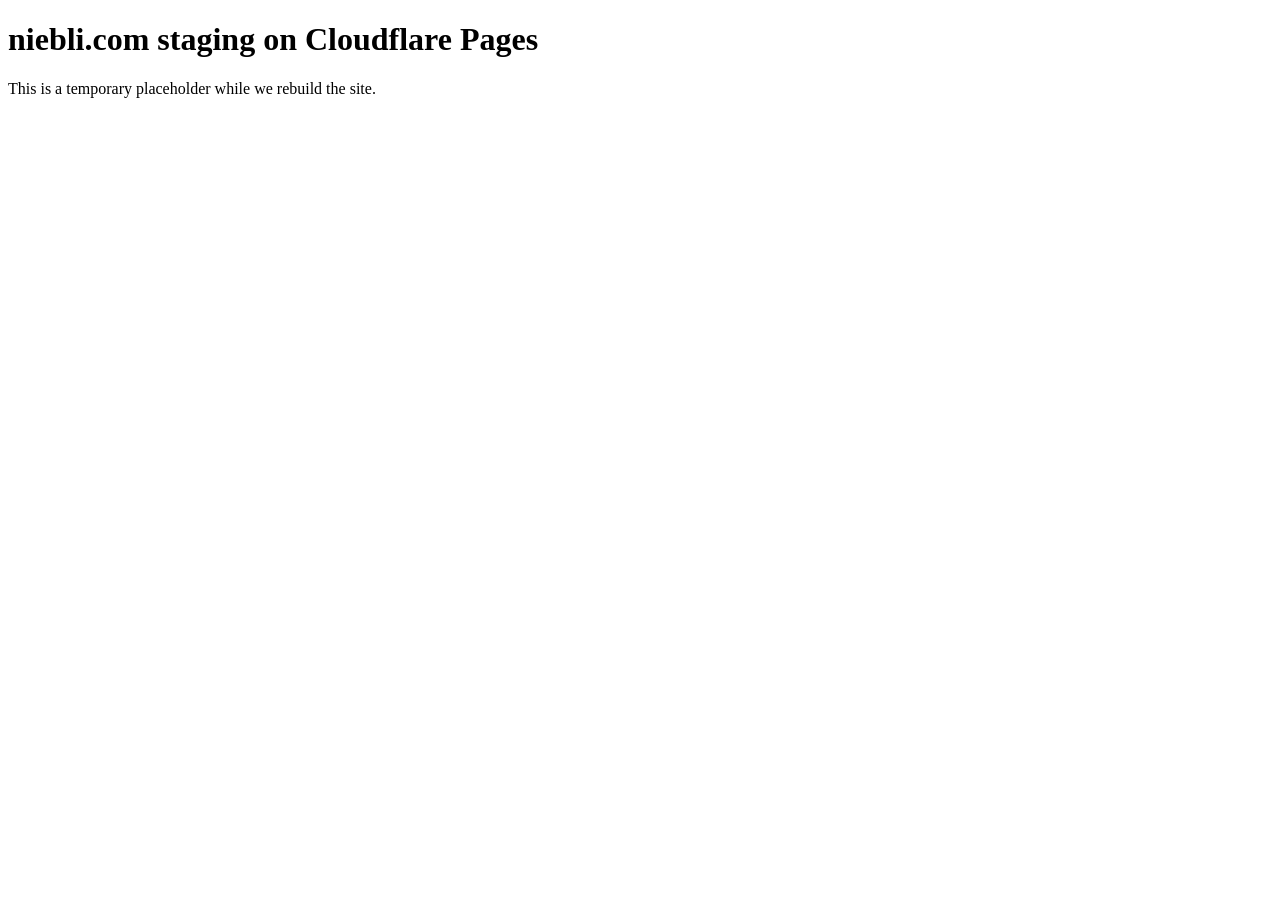
==== index.html @ 15fc6006 "Add initial staging HTML for niebli.com" ====
<!doctype html>
<html lang="en">
  <head>
    <meta charset="utf-8" />
    <meta name="viewport" content="width=device-width, initial-scale=1" />
    <title>niebli.com (staging)</title>
  </head>
  <body>
    <h1>niebli.com staging on Cloudflare Pages</h1>
    <p>This is a temporary placeholder while we rebuild the site.</p>
  </body>
</html>
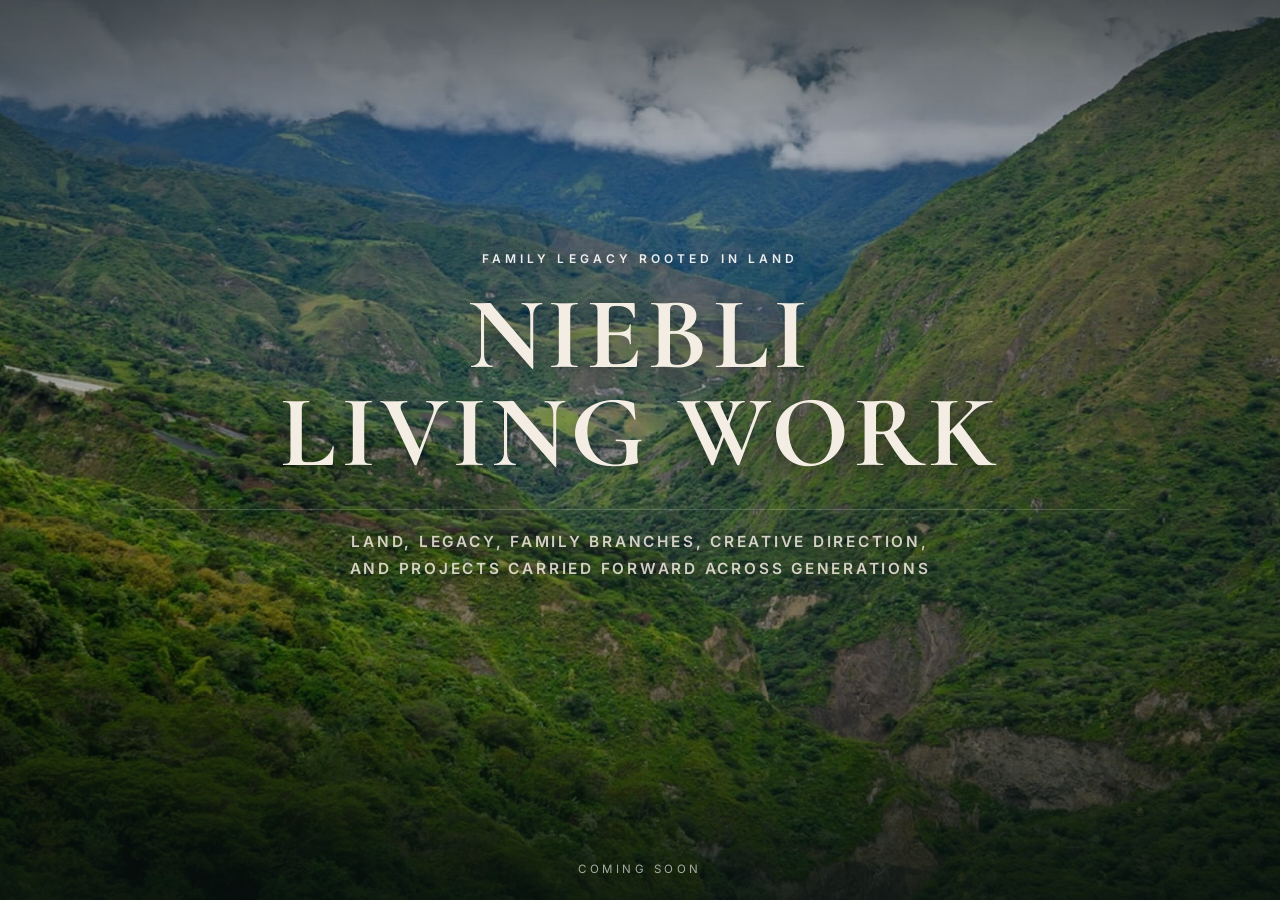
==== commit ecbc4fbe: "Update index.html" ====
--- a/index.html
+++ b/index.html
@@ -1,12 +1,315 @@
-<!doctype html>
+<!DOCTYPE html>
 <html lang="en">
-  <head>
-    <meta charset="utf-8" />
-    <meta name="viewport" content="width=device-width, initial-scale=1" />
-    <title>niebli.com (staging)</title>
-  </head>
-  <body>
-    <h1>niebli.com staging on Cloudflare Pages</h1>
-    <p>This is a temporary placeholder while we rebuild the site.</p>
-  </body>
+<head>
+<meta charset="UTF-8">
+<meta name="viewport" content="width=device-width, initial-scale=1">
+
+<title>Niebli | Land, Legacy, and Living Work</title>
+<meta name="description" content="A digital home for family heritage, land-based legacy, creative direction, and the projects carried forward across generations.">
+<meta name="robots" content="index,follow,max-image-preview:large,max-snippet:-1,max-video-preview:-1">
+<meta name="author" content="Niebli">
+
+<link rel="canonical" href="https://niebli.com/">
+
+<meta property="og:type" content="website">
+<meta property="og:site_name" content="Niebli">
+<meta property="og:title" content="Niebli | Land, Legacy, and Living Work">
+<meta property="og:description" content="A digital home for family heritage, land-based legacy, creative direction, and the projects carried forward across generations.">
+<meta property="og:url" content="https://niebli.com/">
+<meta property="og:image" content="https://niebli.com/assets/images/homepage/niebli_homepage_hero_02.jpg">
+<meta property="og:image:alt" content="Mountain landscape for Niebli">
+
+<meta name="twitter:card" content="summary_large_image">
+<meta name="twitter:title" content="Niebli | Land, Legacy, and Living Work">
+<meta name="twitter:description" content="A digital home for family heritage, land-based legacy, creative direction, and the projects carried forward across generations.">
+<meta name="twitter:image" content="https://niebli.com/assets/images/homepage/niebli_homepage_hero_02.jpg">
+
+<meta name="theme-color" content="#11201d">
+<meta name="format-detection" content="telephone=no">
+
+<link rel="preconnect" href="https://fonts.googleapis.com">
+<link rel="preconnect" href="https://fonts.gstatic.com" crossorigin>
+<link href="https://fonts.googleapis.com/css2?family=Cormorant+Garamond:wght@500;600;700&family=Inter:wght@400;500;600;700;800&display=swap" rel="stylesheet">
+
+<style>
+*{margin:0;padding:0;box-sizing:border-box}
+
+:root{
+  --bg:#091311;
+  --text:#f4ede3;
+  --muted:rgba(244,237,227,.84);
+  --line:rgba(255,255,255,.18);
+  --font-body:"Inter",system-ui,-apple-system,"Segoe UI",Roboto,Arial,sans-serif;
+  --font-head:"Cormorant Garamond",Georgia,"Times New Roman",serif;
+}
+
+html,body{
+  min-height:100%;
+  background:var(--bg);
+}
+
+body{
+  margin:0;
+  background:var(--bg);
+  color:var(--text);
+  font-family:var(--font-body);
+  line-height:1.6;
+  overflow-x:hidden;
+  -webkit-font-smoothing:antialiased;
+  -moz-osx-font-smoothing:grayscale;
+}
+
+a{
+  color:inherit;
+  text-decoration:none;
+}
+
+.hero{
+  position:relative;
+  min-height:100vh;
+  display:flex;
+  align-items:center;
+  justify-content:center;
+  text-align:center;
+  overflow:hidden;
+  isolation:isolate;
+  background:#091311;
+}
+
+.hero::before{
+  content:"";
+  position:absolute;
+  inset:-6%;
+  background:url("/assets/images/homepage/niebli_homepage_hero_02.jpg") center center/cover no-repeat;
+  transform:scale(1.08) translate3d(0,0,0);
+  animation:heroDrift 30s ease-in-out infinite alternate;
+  will-change:transform;
+  z-index:-3;
+}
+
+.hero::after{
+  content:"";
+  position:absolute;
+  inset:0;
+  background:
+    radial-gradient(circle at center, rgba(0,0,0,.02) 0%, rgba(0,0,0,.12) 46%, rgba(0,0,0,.28) 100%),
+    linear-gradient(to bottom, rgba(8,18,16,.30) 0%, rgba(8,18,16,.08) 22%, rgba(8,18,16,.10) 46%, rgba(8,18,16,.22) 70%, rgba(8,18,16,.54) 100%);
+  z-index:-2;
+}
+
+.hero-topfade{
+  position:absolute;
+  left:0;
+  right:0;
+  top:0;
+  height:15vh;
+  background:linear-gradient(to bottom, rgba(8,18,16,.40), rgba(8,18,16,0));
+  z-index:-1;
+}
+
+.hero-bottomfade{
+  position:absolute;
+  left:0;
+  right:0;
+  bottom:0;
+  height:24vh;
+  background:linear-gradient(to top, rgba(8,18,16,.64), rgba(8,18,16,0));
+  z-index:-1;
+}
+
+.hero-content{
+  width:min(100%, 1240px);
+  padding:40px 24px 108px;
+  display:flex;
+  flex-direction:column;
+  align-items:center;
+  justify-content:center;
+  gap:20px;
+}
+
+.hero-kicker{
+  font-size:12px;
+  font-weight:600;
+  letter-spacing:.34em;
+  text-transform:uppercase;
+  color:rgba(255,255,255,.90);
+  text-shadow:0 2px 10px rgba(0,0,0,.24);
+  opacity:0;
+  transform:translateY(10px);
+  animation:kickerFade 1.2s ease-out .15s forwards;
+}
+
+.hero h1{
+  margin:0;
+  font-family:var(--font-head);
+  color:var(--text);
+  font-size:clamp(3.2rem, 8vw, 6.5rem);
+  line-height:.90;
+  font-weight:700;
+  letter-spacing:.04em;
+  text-transform:uppercase;
+  text-shadow:
+    0 3px 14px rgba(0,0,0,.18),
+    0 12px 30px rgba(0,0,0,.24),
+    0 0 1px rgba(0,0,0,.14);
+  opacity:0;
+  transform:translateY(18px) scale(.985);
+  animation:titleFade 1.6s cubic-bezier(.2,.8,.2,1) .35s forwards;
+}
+
+.hero h1 span{
+  display:block;
+}
+
+.hero h1 span:first-child{
+  margin-bottom:6px;
+}
+
+.hero-line{
+  margin-top:10px;
+  padding-top:18px;
+  border-top:1px solid var(--line);
+  max-width:980px;
+  width:min(100%, 980px);
+  color:var(--muted);
+  font-size:clamp(.86rem, 1.2vw, 1rem);
+  font-weight:600;
+  letter-spacing:.18em;
+  text-transform:uppercase;
+  text-shadow:0 2px 10px rgba(0,0,0,.22);
+  text-align:center;
+  line-height:1.8;
+  opacity:0;
+  transform:translateY(12px);
+  animation:lineFade 1.2s ease-out .8s forwards;
+}
+
+.coming{
+  position:absolute;
+  left:50%;
+  bottom:22px;
+  transform:translateX(-50%);
+  width:calc(100% - 40px);
+  text-align:center;
+  font-size:.72rem;
+  letter-spacing:.30em;
+  text-transform:uppercase;
+  color:rgba(255,255,255,.62);
+  text-shadow:0 2px 8px rgba(0,0,0,.22);
+  opacity:0;
+  animation:comingFade 1.1s ease-out 1.2s forwards;
+}
+
+@keyframes heroDrift{
+  0%{
+    transform:scale(1.08) translate3d(0,0,0);
+  }
+  50%{
+    transform:scale(1.12) translate3d(-1.2%, -0.8%, 0);
+  }
+  100%{
+    transform:scale(1.10) translate3d(1.2%, 0.7%, 0);
+  }
+}
+
+@keyframes kickerFade{
+  to{
+    opacity:1;
+    transform:translateY(0);
+  }
+}
+
+@keyframes titleFade{
+  0%{
+    opacity:0;
+    transform:translateY(18px) scale(.985);
+    filter:blur(4px);
+  }
+  100%{
+    opacity:1;
+    transform:translateY(0) scale(1);
+    filter:blur(0);
+  }
+}
+
+@keyframes lineFade{
+  to{
+    opacity:1;
+    transform:translateY(0);
+  }
+}
+
+@keyframes comingFade{
+  to{
+    opacity:1;
+  }
+}
+
+@media (max-width:700px){
+  .hero{
+    min-height:100svh;
+  }
+
+  .hero-content{
+    padding:28px 20px 90px;
+    gap:16px;
+  }
+
+  .hero-kicker{
+    font-size:11px;
+    letter-spacing:.28em;
+  }
+
+  .hero h1{
+    font-size:clamp(2.6rem, 12vw, 4.4rem);
+    letter-spacing:.03em;
+  }
+
+  .hero-line{
+    max-width:620px;
+    font-size:.78rem;
+    letter-spacing:.12em;
+    line-height:1.75;
+    padding-top:16px;
+  }
+
+  .coming{
+    font-size:.66rem;
+    letter-spacing:.22em;
+    bottom:18px;
+  }
+}
+
+@media (prefers-reduced-motion:reduce){
+  .hero::before{
+    animation:none;
+    transform:scale(1.08);
+  }
+
+  .hero-kicker,
+  .hero h1,
+  .hero-line,
+  .coming{
+    opacity:1;
+    transform:none;
+    animation:none;
+    filter:none;
+  }
+}
+</style>
+</head>
+<body>
+<section class="hero" aria-label="Niebli cinematic landing section">
+  <div class="hero-topfade" aria-hidden="true"></div>
+  <div class="hero-bottomfade" aria-hidden="true"></div>
+
+  <div class="hero-content">
+    <p class="hero-kicker">Family legacy rooted in land</p>
+    <h1><span>Niebli</span><span>Living Work</span></h1>
+    <div class="hero-line">Land, legacy, family branches, creative direction,<br>and projects carried forward across generations</div>
+  </div>
+
+  <div class="coming">Coming soon</div>
+</section>
+</body>
 </html>
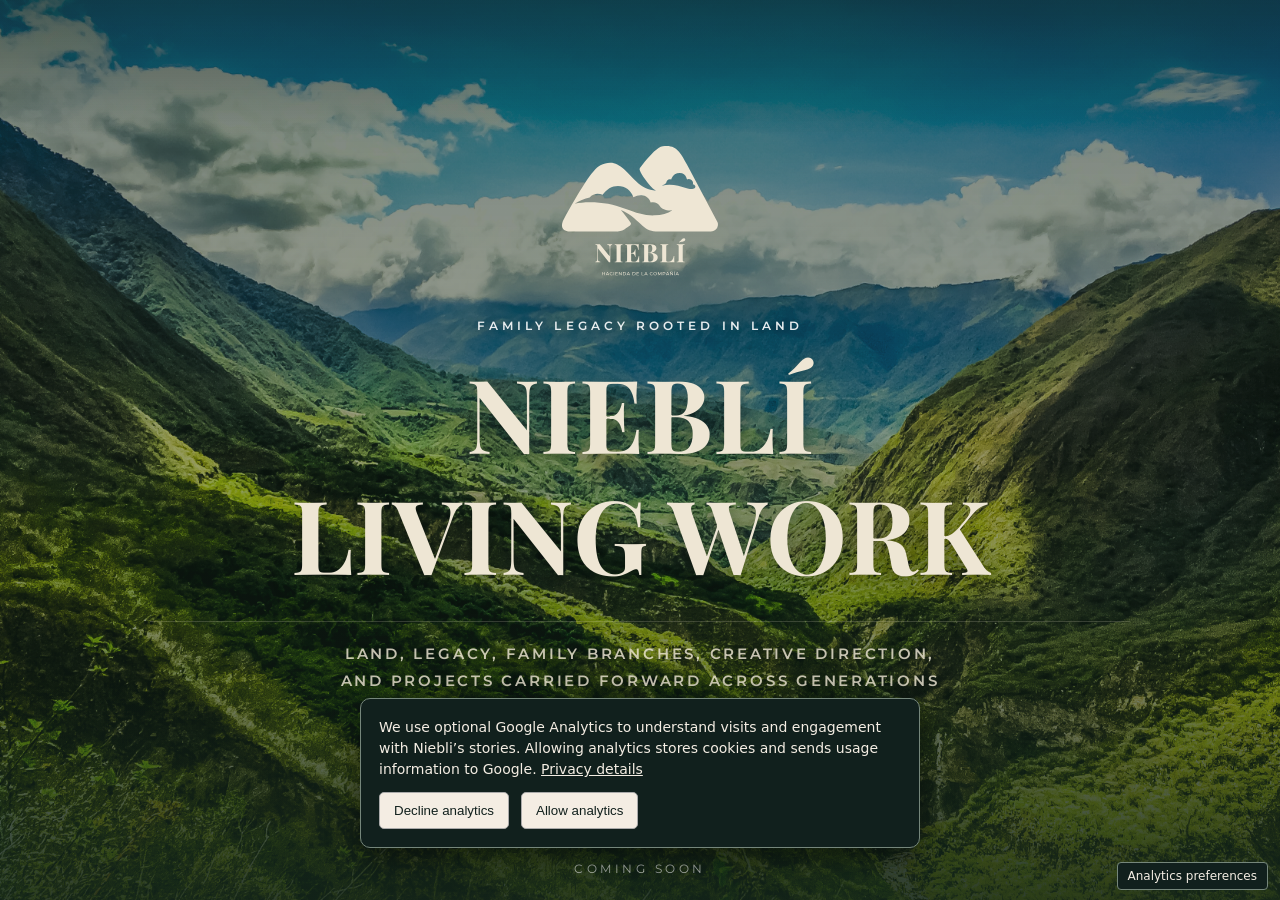
==== commit 7e970855: "Apply approved Niebli branding, local fonts and favicon assets" ====
--- a/index.html
+++ b/index.html
@@ -16,287 +16,24 @@
 <meta property="og:title" content="Niebli | Land, Legacy, and Living Work">
 <meta property="og:description" content="A digital home for family heritage, land-based legacy, creative direction, and the projects carried forward across generations.">
 <meta property="og:url" content="https://niebli.com/">
-<meta property="og:image" content="https://niebli.com/assets/images/homepage/niebli_homepage_hero_02.jpg">
+<meta property="og:image" content="https://niebli.com/assets/images/homepage/niebli-landscape.jpg">
 <meta property="og:image:alt" content="Mountain landscape for Niebli">
 
 <meta name="twitter:card" content="summary_large_image">
 <meta name="twitter:title" content="Niebli | Land, Legacy, and Living Work">
 <meta name="twitter:description" content="A digital home for family heritage, land-based legacy, creative direction, and the projects carried forward across generations.">
-<meta name="twitter:image" content="https://niebli.com/assets/images/homepage/niebli_homepage_hero_02.jpg">
+<meta name="twitter:image" content="https://niebli.com/assets/images/homepage/niebli-landscape.jpg">
 
-<meta name="theme-color" content="#11201d">
 <meta name="format-detection" content="telephone=no">
 
-<link rel="preconnect" href="https://fonts.googleapis.com">
-<link rel="preconnect" href="https://fonts.gstatic.com" crossorigin>
-<link href="https://fonts.googleapis.com/css2?family=Cormorant+Garamond:wght@500;600;700&family=Inter:wght@400;500;600;700;800&display=swap" rel="stylesheet">
-
-<style>
-*{margin:0;padding:0;box-sizing:border-box}
-
-:root{
-  --bg:#091311;
-  --text:#f4ede3;
-  --muted:rgba(244,237,227,.84);
-  --line:rgba(255,255,255,.18);
-  --font-body:"Inter",system-ui,-apple-system,"Segoe UI",Roboto,Arial,sans-serif;
-  --font-head:"Cormorant Garamond",Georgia,"Times New Roman",serif;
-}
-
-html,body{
-  min-height:100%;
-  background:var(--bg);
-}
-
-body{
-  margin:0;
-  background:var(--bg);
-  color:var(--text);
-  font-family:var(--font-body);
-  line-height:1.6;
-  overflow-x:hidden;
-  -webkit-font-smoothing:antialiased;
-  -moz-osx-font-smoothing:grayscale;
-}
-
-a{
-  color:inherit;
-  text-decoration:none;
-}
-
-.hero{
-  position:relative;
-  min-height:100vh;
-  display:flex;
-  align-items:center;
-  justify-content:center;
-  text-align:center;
-  overflow:hidden;
-  isolation:isolate;
-  background:#091311;
-}
-
-.hero::before{
-  content:"";
-  position:absolute;
-  inset:-6%;
-  background:url("/assets/images/homepage/niebli_homepage_hero_02.jpg") center center/cover no-repeat;
-  transform:scale(1.08) translate3d(0,0,0);
-  animation:heroDrift 30s ease-in-out infinite alternate;
-  will-change:transform;
-  z-index:-3;
-}
-
-.hero::after{
-  content:"";
-  position:absolute;
-  inset:0;
-  background:
-    radial-gradient(circle at center, rgba(0,0,0,.02) 0%, rgba(0,0,0,.12) 46%, rgba(0,0,0,.28) 100%),
-    linear-gradient(to bottom, rgba(8,18,16,.30) 0%, rgba(8,18,16,.08) 22%, rgba(8,18,16,.10) 46%, rgba(8,18,16,.22) 70%, rgba(8,18,16,.54) 100%);
-  z-index:-2;
-}
-
-.hero-topfade{
-  position:absolute;
-  left:0;
-  right:0;
-  top:0;
-  height:15vh;
-  background:linear-gradient(to bottom, rgba(8,18,16,.40), rgba(8,18,16,0));
-  z-index:-1;
-}
-
-.hero-bottomfade{
-  position:absolute;
-  left:0;
-  right:0;
-  bottom:0;
-  height:24vh;
-  background:linear-gradient(to top, rgba(8,18,16,.64), rgba(8,18,16,0));
-  z-index:-1;
-}
-
-.hero-content{
-  width:min(100%, 1240px);
-  padding:40px 24px 108px;
-  display:flex;
-  flex-direction:column;
-  align-items:center;
-  justify-content:center;
-  gap:20px;
-}
-
-.hero-kicker{
-  font-size:12px;
-  font-weight:600;
-  letter-spacing:.34em;
-  text-transform:uppercase;
-  color:rgba(255,255,255,.90);
-  text-shadow:0 2px 10px rgba(0,0,0,.24);
-  opacity:0;
-  transform:translateY(10px);
-  animation:kickerFade 1.2s ease-out .15s forwards;
-}
-
-.hero h1{
-  margin:0;
-  font-family:var(--font-head);
-  color:var(--text);
-  font-size:clamp(3.2rem, 8vw, 6.5rem);
-  line-height:.90;
-  font-weight:700;
-  letter-spacing:.04em;
-  text-transform:uppercase;
-  text-shadow:
-    0 3px 14px rgba(0,0,0,.18),
-    0 12px 30px rgba(0,0,0,.24),
-    0 0 1px rgba(0,0,0,.14);
-  opacity:0;
-  transform:translateY(18px) scale(.985);
-  animation:titleFade 1.6s cubic-bezier(.2,.8,.2,1) .35s forwards;
-}
-
-.hero h1 span{
-  display:block;
-}
-
-.hero h1 span:first-child{
-  margin-bottom:6px;
-}
-
-.hero-line{
-  margin-top:10px;
-  padding-top:18px;
-  border-top:1px solid var(--line);
-  max-width:980px;
-  width:min(100%, 980px);
-  color:var(--muted);
-  font-size:clamp(.86rem, 1.2vw, 1rem);
-  font-weight:600;
-  letter-spacing:.18em;
-  text-transform:uppercase;
-  text-shadow:0 2px 10px rgba(0,0,0,.22);
-  text-align:center;
-  line-height:1.8;
-  opacity:0;
-  transform:translateY(12px);
-  animation:lineFade 1.2s ease-out .8s forwards;
-}
-
-.coming{
-  position:absolute;
-  left:50%;
-  bottom:22px;
-  transform:translateX(-50%);
-  width:calc(100% - 40px);
-  text-align:center;
-  font-size:.72rem;
-  letter-spacing:.30em;
-  text-transform:uppercase;
-  color:rgba(255,255,255,.62);
-  text-shadow:0 2px 8px rgba(0,0,0,.22);
-  opacity:0;
-  animation:comingFade 1.1s ease-out 1.2s forwards;
-}
-
-@keyframes heroDrift{
-  0%{
-    transform:scale(1.08) translate3d(0,0,0);
-  }
-  50%{
-    transform:scale(1.12) translate3d(-1.2%, -0.8%, 0);
-  }
-  100%{
-    transform:scale(1.10) translate3d(1.2%, 0.7%, 0);
-  }
-}
-
-@keyframes kickerFade{
-  to{
-    opacity:1;
-    transform:translateY(0);
-  }
-}
-
-@keyframes titleFade{
-  0%{
-    opacity:0;
-    transform:translateY(18px) scale(.985);
-    filter:blur(4px);
-  }
-  100%{
-    opacity:1;
-    transform:translateY(0) scale(1);
-    filter:blur(0);
-  }
-}
-
-@keyframes lineFade{
-  to{
-    opacity:1;
-    transform:translateY(0);
-  }
-}
-
-@keyframes comingFade{
-  to{
-    opacity:1;
-  }
-}
-
-@media (max-width:700px){
-  .hero{
-    min-height:100svh;
-  }
-
-  .hero-content{
-    padding:28px 20px 90px;
-    gap:16px;
-  }
-
-  .hero-kicker{
-    font-size:11px;
-    letter-spacing:.28em;
-  }
-
-  .hero h1{
-    font-size:clamp(2.6rem, 12vw, 4.4rem);
-    letter-spacing:.03em;
-  }
-
-  .hero-line{
-    max-width:620px;
-    font-size:.78rem;
-    letter-spacing:.12em;
-    line-height:1.75;
-    padding-top:16px;
-  }
-
-  .coming{
-    font-size:.66rem;
-    letter-spacing:.22em;
-    bottom:18px;
-  }
-}
-
-@media (prefers-reduced-motion:reduce){
-  .hero::before{
-    animation:none;
-    transform:scale(1.08);
-  }
-
-  .hero-kicker,
-  .hero h1,
-  .hero-line,
-  .coming{
-    opacity:1;
-    transform:none;
-    animation:none;
-    filter:none;
-  }
-}
-</style>
+<link rel="stylesheet" href="/assets/css/landing.css">
+<script defer src="/assets/js/analytics.js"></script>
+<meta name="theme-color" content="#0D5925">
+<link rel="icon" href="/favicon.ico" sizes="any">
+<link rel="icon" href="/favicon.svg" type="image/svg+xml">
+<link rel="apple-touch-icon" href="/apple-touch-icon.png">
+<link rel="manifest" href="/site.webmanifest">
+<link rel="stylesheet" href="/assets/css/brand.css">
 </head>
 <body>
 <section class="hero" aria-label="Niebli cinematic landing section">
@@ -304,8 +41,9 @@
   <div class="hero-bottomfade" aria-hidden="true"></div>
 
   <div class="hero-content">
+    <img class="hero-logo" src="/assets/brand/logos/logo-stacked-descriptor-paper.svg" width="1400" height="981" alt="Nieblí, Hacienda de la Compañía">
     <p class="hero-kicker">Family legacy rooted in land</p>
-    <h1><span>Niebli</span><span>Living Work</span></h1>
+    <h1><span>Nieblí</span><span>Living Work</span></h1>
     <div class="hero-line">Land, legacy, family branches, creative direction,<br>and projects carried forward across generations</div>
   </div>
 
--- a/assets/css/landing.css
+++ b/assets/css/landing.css
@@ -0,0 +1,263 @@
+
+*{margin:0;padding:0;box-sizing:border-box}
+
+html,body{
+  min-height:100%;
+  background:var(--bg);
+}
+
+body{
+  margin:0;
+  background:var(--bg);
+  color:var(--text);
+  font-family:var(--font-body);
+  line-height:1.6;
+  overflow-x:hidden;
+  -webkit-font-smoothing:antialiased;
+  -moz-osx-font-smoothing:grayscale;
+}
+
+a{
+  color:inherit;
+  text-decoration:none;
+}
+
+.hero{
+  position:relative;
+  min-height:100vh;
+  display:flex;
+  align-items:center;
+  justify-content:center;
+  text-align:center;
+  overflow:hidden;
+  isolation:isolate;
+  background:var(--niebli-ink);
+}
+
+.hero::before{
+  content:"";
+  position:absolute;
+  inset:-6%;
+  background:url("/assets/images/homepage/niebli-landscape.jpg") center center/cover no-repeat;
+  transform:scale(1.08) translate3d(0,0,0);
+  animation:heroDrift 30s ease-in-out infinite alternate;
+  will-change:transform;
+  z-index:-3;
+}
+
+.hero::after{
+  content:"";
+  position:absolute;
+  inset:0;
+  background:
+    radial-gradient(circle at center, rgba(0,0,0,.02) 0%, rgba(0,0,0,.12) 46%, rgba(0,0,0,.28) 100%),
+    linear-gradient(to bottom, rgba(20,38,27,.30) 0%, rgba(20,38,27,.08) 22%, rgba(20,38,27,.10) 46%, rgba(20,38,27,.22) 70%, rgba(20,38,27,.54) 100%);
+  z-index:-2;
+}
+
+.hero-topfade{
+  position:absolute;
+  left:0;
+  right:0;
+  top:0;
+  height:15vh;
+  background:linear-gradient(to bottom, rgba(20,38,27,.40), rgba(20,38,27,0));
+  z-index:-1;
+}
+
+.hero-bottomfade{
+  position:absolute;
+  left:0;
+  right:0;
+  bottom:0;
+  height:24vh;
+  background:linear-gradient(to top, rgba(20,38,27,.64), rgba(20,38,27,0));
+  z-index:-1;
+}
+
+.hero-content{
+  width:min(100%, 1240px);
+  padding:40px 24px 108px;
+  display:flex;
+  flex-direction:column;
+  align-items:center;
+  justify-content:center;
+  gap:20px;
+}
+
+.hero-kicker{
+  font-size:12px;
+  font-weight:600;
+  letter-spacing:.34em;
+  text-transform:uppercase;
+  color:rgba(255,255,255,.90);
+  text-shadow:0 2px 10px rgba(0,0,0,.24);
+  opacity:0;
+  transform:translateY(10px);
+  animation:kickerFade 1.2s ease-out .15s forwards;
+}
+
+.hero h1{
+  margin:0;
+  font-family:var(--font-head);
+  color:var(--text);
+  font-size:clamp(3.2rem, 8vw, 6.5rem);
+  line-height:.90;
+  font-weight:700;
+  letter-spacing:.04em;
+  text-transform:uppercase;
+  text-shadow:
+    0 3px 14px rgba(0,0,0,.18),
+    0 12px 30px rgba(0,0,0,.24),
+    0 0 1px rgba(0,0,0,.14);
+  opacity:0;
+  transform:translateY(18px) scale(.985);
+  animation:titleFade 1.6s cubic-bezier(.2,.8,.2,1) .35s forwards;
+}
+
+.hero h1 span{
+  display:block;
+}
+
+.hero h1 span:first-child{
+  margin-bottom:6px;
+}
+
+.hero-line{
+  margin-top:10px;
+  padding-top:18px;
+  border-top:1px solid var(--line);
+  max-width:980px;
+  width:min(100%, 980px);
+  color:var(--muted);
+  font-size:clamp(.86rem, 1.2vw, 1rem);
+  font-weight:600;
+  letter-spacing:.18em;
+  text-transform:uppercase;
+  text-shadow:0 2px 10px rgba(0,0,0,.22);
+  text-align:center;
+  line-height:1.8;
+  opacity:0;
+  transform:translateY(12px);
+  animation:lineFade 1.2s ease-out .8s forwards;
+}
+
+.coming{
+  position:absolute;
+  left:50%;
+  bottom:22px;
+  transform:translateX(-50%);
+  width:calc(100% - 40px);
+  text-align:center;
+  font-size:.72rem;
+  letter-spacing:.30em;
+  text-transform:uppercase;
+  color:rgba(255,255,255,.62);
+  text-shadow:0 2px 8px rgba(0,0,0,.22);
+  opacity:0;
+  animation:comingFade 1.1s ease-out 1.2s forwards;
+}
+
+@keyframes heroDrift{
+  0%{
+    transform:scale(1.08) translate3d(0,0,0);
+  }
+  50%{
+    transform:scale(1.12) translate3d(-1.2%, -0.8%, 0);
+  }
+  100%{
+    transform:scale(1.10) translate3d(1.2%, 0.7%, 0);
+  }
+}
+
+@keyframes kickerFade{
+  to{
+    opacity:1;
+    transform:translateY(0);
+  }
+}
+
+@keyframes titleFade{
+  0%{
+    opacity:0;
+    transform:translateY(18px) scale(.985);
+    filter:blur(4px);
+  }
+  100%{
+    opacity:1;
+    transform:translateY(0) scale(1);
+    filter:blur(0);
+  }
+}
+
+@keyframes lineFade{
+  to{
+    opacity:1;
+    transform:translateY(0);
+  }
+}
+
+@keyframes comingFade{
+  to{
+    opacity:1;
+  }
+}
+
+@media (max-width:700px){
+  .hero{
+    min-height:100svh;
+  }
+
+  .hero-content{
+    padding:28px 20px 90px;
+    gap:16px;
+  }
+
+  .hero-kicker{
+    font-size:11px;
+    letter-spacing:.28em;
+  }
+
+  .hero h1{
+    font-size:clamp(2.6rem, 12vw, 4.4rem);
+    letter-spacing:.03em;
+  }
+
+  .hero-line{
+    max-width:620px;
+    font-size:.78rem;
+    letter-spacing:.12em;
+    line-height:1.75;
+    padding-top:16px;
+  }
+
+  .coming{
+    font-size:.66rem;
+    letter-spacing:.22em;
+    bottom:18px;
+  }
+}
+
+@media (prefers-reduced-motion:reduce){
+  .hero::before{
+    animation:none;
+    transform:scale(1.08);
+  }
+
+  .hero-kicker,
+  .hero h1,
+  .hero-line,
+  .coming{
+    opacity:1;
+    transform:none;
+    animation:none;
+    filter:none;
+  }
+}
+
+.hero-logo{width:clamp(140px,20vw,210px);height:auto;margin:0 auto 12px}
+.hero h1{line-height:1.12;letter-spacing:0}
+.hero-content{padding-top:40px}
+
+/* Keep the approved paper logo readable across bright sky and cloud crops. */
+.hero::after{background:linear-gradient(180deg,rgba(20,38,27,.58) 0%,rgba(20,38,27,.42) 48%,rgba(20,38,27,.70) 100%)}
--- a/assets/css/brand.css
+++ b/assets/css/brand.css
@@ -0,0 +1,26 @@
+/* Approved Nieblí identity: shared by every page and component. */
+@font-face{font-family:"Playfair Display";src:url("/assets/fonts/playfair-display.woff") format("woff");font-style:normal;font-weight:400 900;font-display:swap}
+@font-face{font-family:"Playfair Display";src:url("/assets/fonts/playfair-display-italic.woff") format("woff");font-style:italic;font-weight:400 900;font-display:swap}
+@font-face{font-family:Montserrat;src:url("/assets/fonts/montserrat.woff") format("woff");font-style:normal;font-weight:100 900;font-display:swap}
+:root{
+ --niebli-forest:#0D5925; --niebli-copper:#B97552; --niebli-paper:#EEE6D4;
+ --niebli-mist:#CCDAD5; --niebli-ink:#14261B; --niebli-shoot:#C4CF80;
+ --niebli-bg:var(--niebli-ink); --niebli-bg-2:var(--niebli-forest);
+ --niebli-surface:var(--niebli-forest); --niebli-surface-2:var(--niebli-ink);
+ --niebli-card:rgba(238,230,212,.08); --niebli-card-strong:rgba(238,230,212,.12);
+ --niebli-text:var(--niebli-paper); --niebli-muted:rgba(238,230,212,.82); --niebli-line:rgba(238,230,212,.18);
+ /* Compatibility aliases for existing components. Copper is decorative; shoot is the readable accent. */
+ --niebli-gold:var(--niebli-shoot); --niebli-gold-soft:rgba(196,207,128,.14);
+ --niebli-moss:var(--niebli-shoot); --niebli-sage:var(--niebli-mist); --niebli-deep:var(--niebli-ink);
+ --niebli-shadow:0 18px 50px rgba(0,0,0,.28); --niebli-shadow-soft:0 12px 28px rgba(0,0,0,.20);
+ --niebli-radius-xl:34px; --niebli-radius-lg:28px; --niebli-radius-md:22px; --niebli-radius-sm:16px;
+ --niebli-font-body:Montserrat,Arial,sans-serif; --niebli-font-head:"Playfair Display",Georgia,serif;
+ --bg:var(--niebli-bg); --text:var(--niebli-text); --muted:var(--niebli-muted); --line:var(--niebli-line);
+ --font-body:var(--niebli-font-body); --font-head:var(--niebli-font-head);
+}
+body{font-family:var(--niebli-font-body);color:var(--niebli-text);background:var(--niebli-bg)}
+h1,h2,h3{font-family:var(--niebli-font-head)}
+:focus-visible{outline:3px solid var(--niebli-shoot);outline-offset:5px}
+.brandLogo{display:block;width:170px;height:auto}
+.siteFooterLogo{display:block;width:150px;height:auto;flex:0 0 auto}
+@media(max-width:640px){.brandLogo{width:125px}.siteFooterLogo{width:110px}}
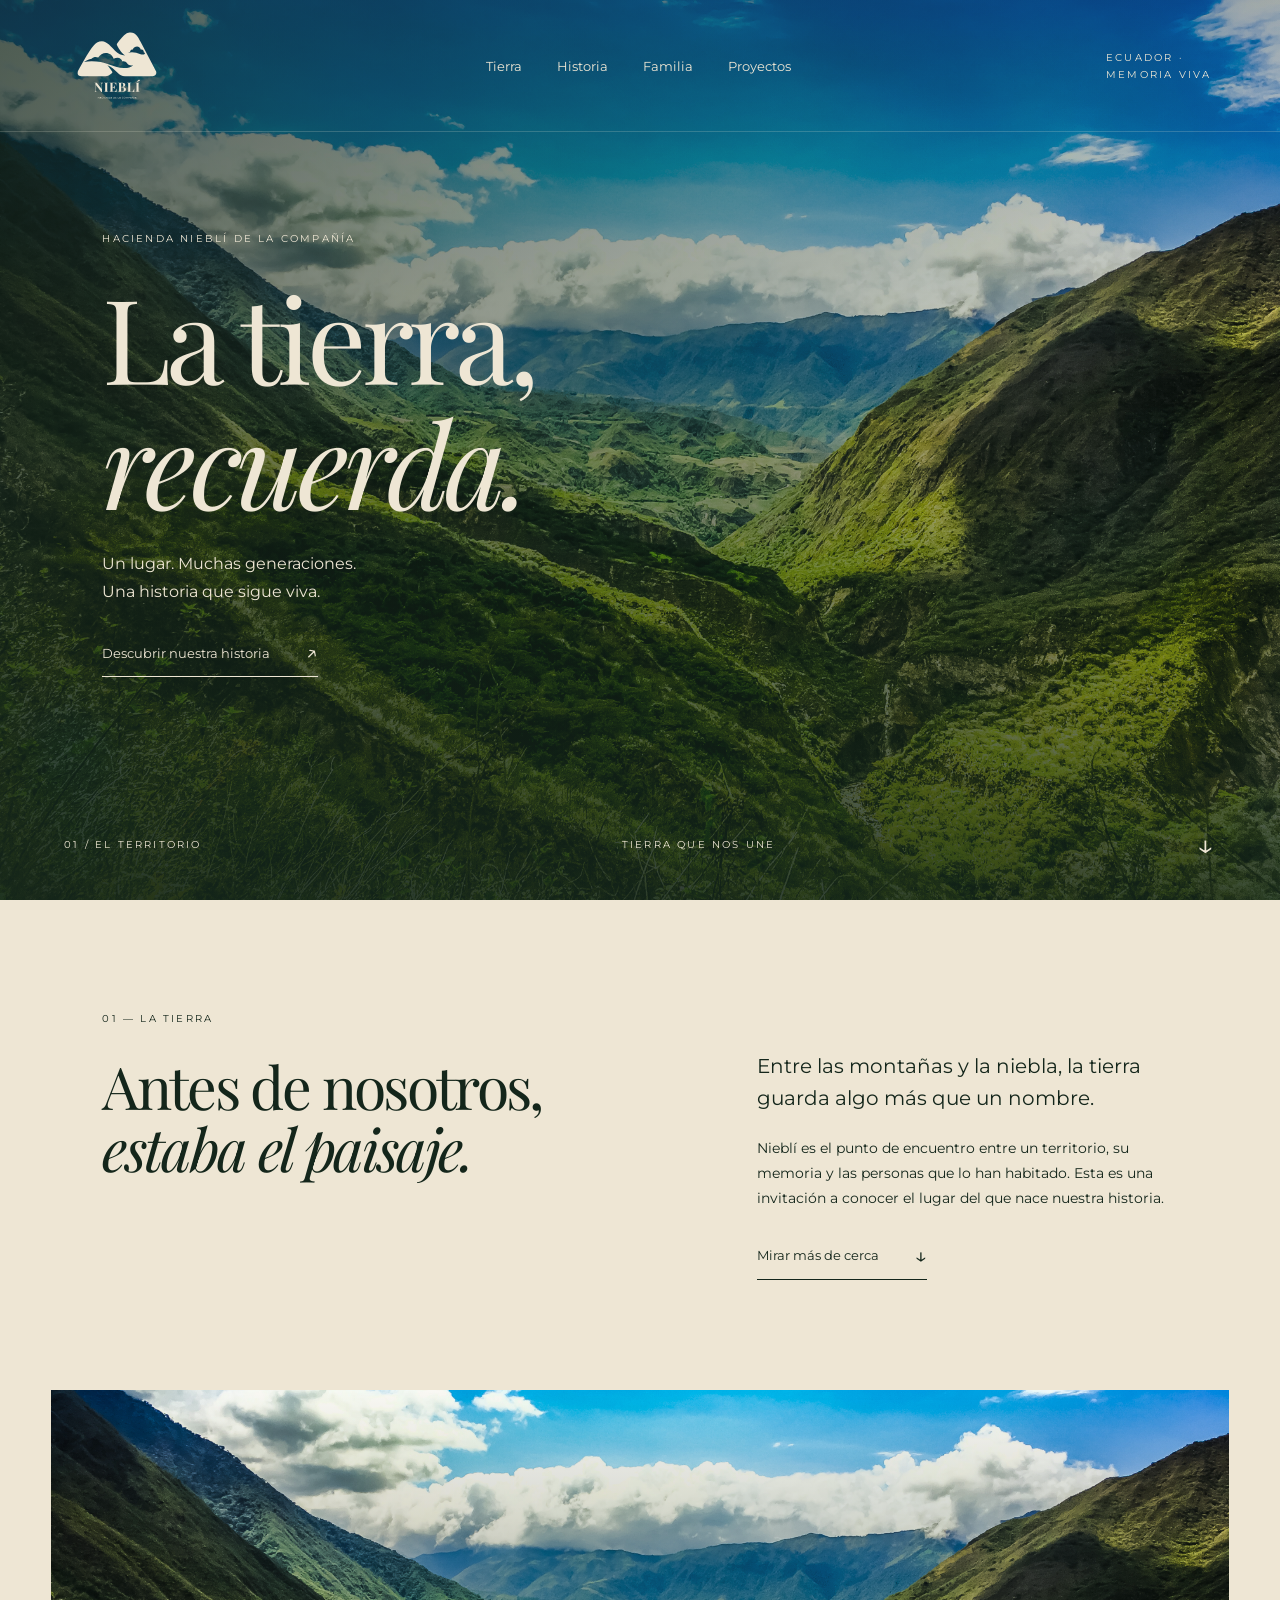
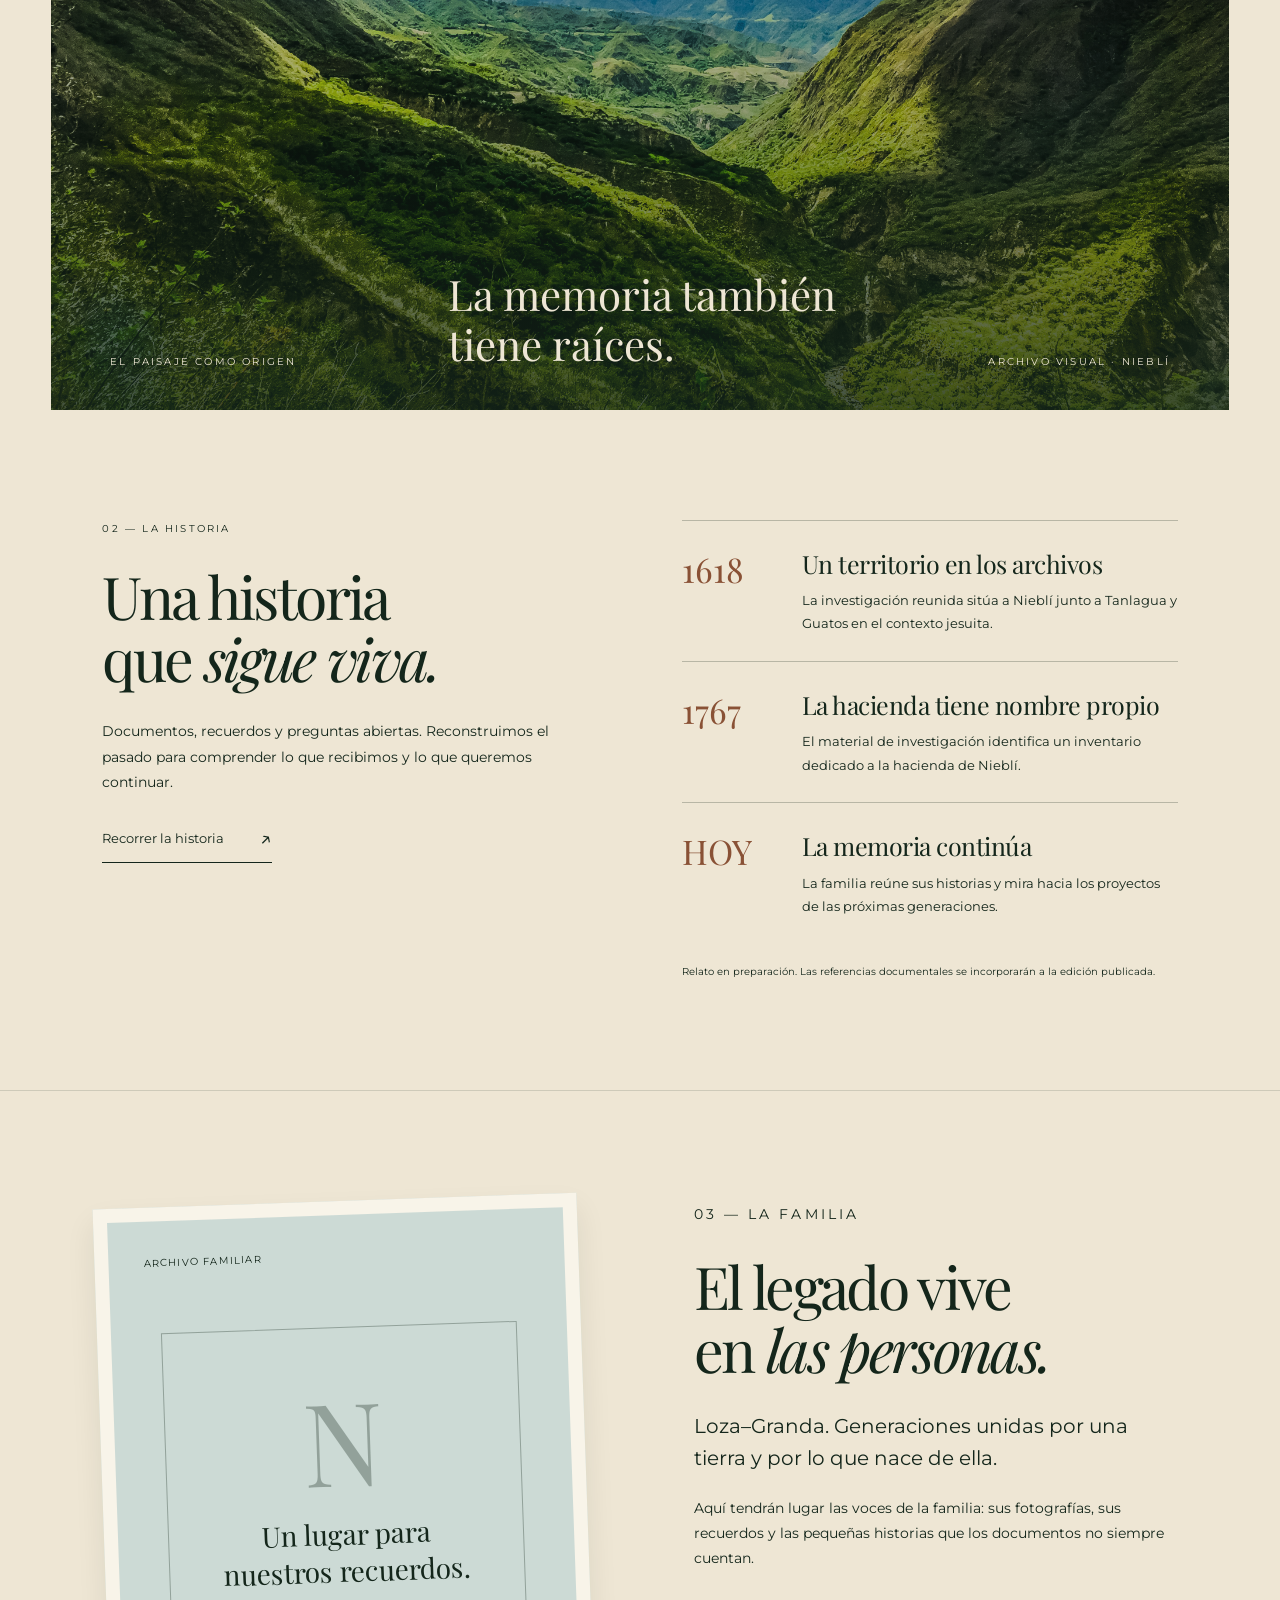
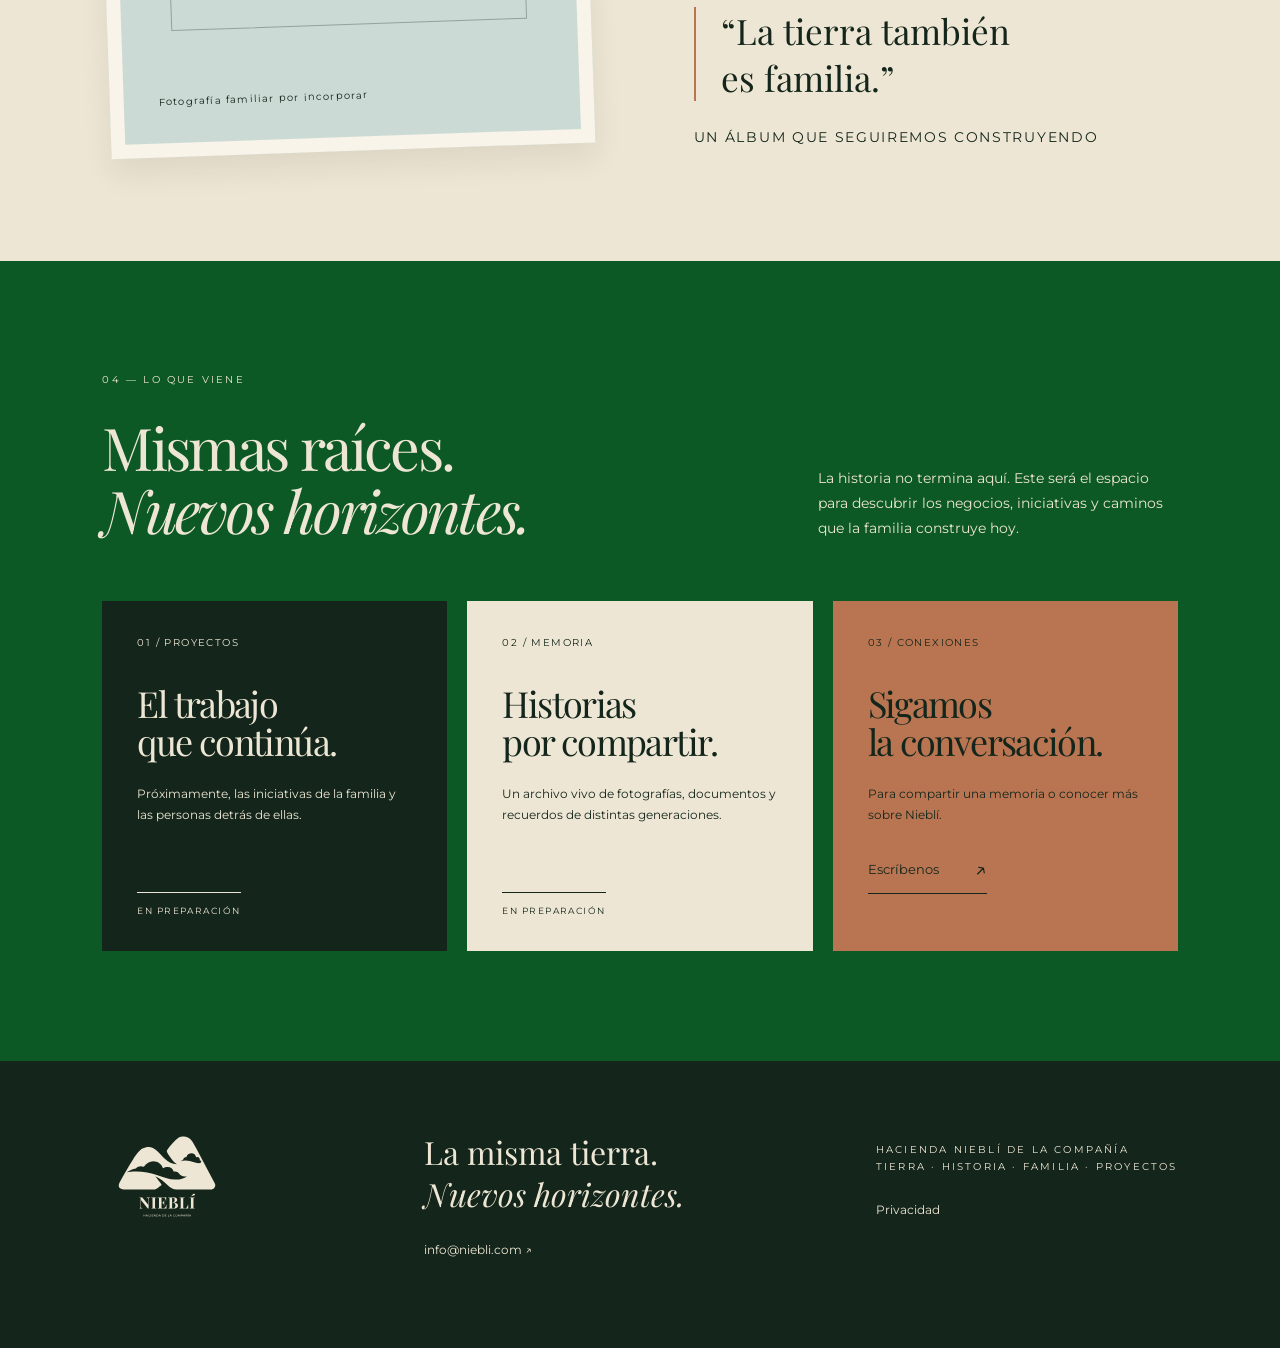
==== commit 0774c466: "Build editorial Nieblí homepage and history preview" ====
--- a/index.html
+++ b/index.html
@@ -1,53 +1,6 @@
-<!DOCTYPE html>
-<html lang="en">
-<head>
-<meta charset="UTF-8">
-<meta name="viewport" content="width=device-width, initial-scale=1">
-
-<title>Niebli | Land, Legacy, and Living Work</title>
-<meta name="description" content="A digital home for family heritage, land-based legacy, creative direction, and the projects carried forward across generations.">
-<meta name="robots" content="index,follow,max-image-preview:large,max-snippet:-1,max-video-preview:-1">
-<meta name="author" content="Niebli">
-
-<link rel="canonical" href="https://niebli.com/">
-
-<meta property="og:type" content="website">
-<meta property="og:site_name" content="Niebli">
-<meta property="og:title" content="Niebli | Land, Legacy, and Living Work">
-<meta property="og:description" content="A digital home for family heritage, land-based legacy, creative direction, and the projects carried forward across generations.">
-<meta property="og:url" content="https://niebli.com/">
-<meta property="og:image" content="https://niebli.com/assets/images/homepage/niebli-landscape.jpg">
-<meta property="og:image:alt" content="Mountain landscape for Niebli">
-
-<meta name="twitter:card" content="summary_large_image">
-<meta name="twitter:title" content="Niebli | Land, Legacy, and Living Work">
-<meta name="twitter:description" content="A digital home for family heritage, land-based legacy, creative direction, and the projects carried forward across generations.">
-<meta name="twitter:image" content="https://niebli.com/assets/images/homepage/niebli-landscape.jpg">
-
-<meta name="format-detection" content="telephone=no">
-
-<link rel="stylesheet" href="/assets/css/landing.css">
-<script defer src="/assets/js/analytics.js"></script>
-<meta name="theme-color" content="#0D5925">
-<link rel="icon" href="/favicon.ico" sizes="any">
-<link rel="icon" href="/favicon.svg" type="image/svg+xml">
-<link rel="apple-touch-icon" href="/apple-touch-icon.png">
-<link rel="manifest" href="/site.webmanifest">
-<link rel="stylesheet" href="/assets/css/brand.css">
-</head>
-<body>
-<section class="hero" aria-label="Niebli cinematic landing section">
-  <div class="hero-topfade" aria-hidden="true"></div>
-  <div class="hero-bottomfade" aria-hidden="true"></div>
-
-  <div class="hero-content">
-    <img class="hero-logo" src="/assets/brand/logos/logo-stacked-descriptor-paper.svg" width="1400" height="981" alt="Nieblí, Hacienda de la Compañía">
-    <p class="hero-kicker">Family legacy rooted in land</p>
-    <h1><span>Nieblí</span><span>Living Work</span></h1>
-    <div class="hero-line">Land, legacy, family branches, creative direction,<br>and projects carried forward across generations</div>
-  </div>
-
-  <div class="coming">Coming soon</div>
-</section>
-</body>
-</html>
+<!doctype html><html lang="es"><head><meta charset="utf-8"><meta name="viewport" content="width=device-width,initial-scale=1"><title>La tierra recuerda | Nieblí</title><meta name="description" content="Tierra, historia y familia. Descubre Hacienda Nieblí de la Compañía y una memoria que sigue viva."><link rel="canonical" href="https://niebli.com/"><meta name="theme-color" content="#0D5925"><link rel="icon" href="/favicon.ico" sizes="any"><link rel="icon" href="/favicon.svg" type="image/svg+xml"><link rel="apple-touch-icon" href="/apple-touch-icon.png"><link rel="manifest" href="/site.webmanifest"><link rel="stylesheet" href="/assets/css/brand.css"><link rel="stylesheet" href="/assets/css/editorial.css"><script defer src="/assets/js/analytics.js"></script></head><body><a class="skip" href="#main">Saltar al contenido</a><header class="masthead"><a href="/" aria-label="Nieblí, inicio"><img src="/assets/brand/logos/logo-stacked-descriptor-paper.svg" width="1400" height="981" alt="Nieblí · Hacienda de la Compañía"></a><nav aria-label="Principal"><a href="/#tierra">Tierra</a><a href="/historia/">Historia</a><a href="/#familia">Familia</a><a href="/#proyectos">Proyectos</a></nav><span class="edition">ECUADOR · MEMORIA VIVA</span></header><main id="main"><section class="hero" data-story-id="land_introduction" data-content-section="land"><img class="hero-photo" src="/assets/images/homepage/niebli-landscape.jpg" alt="Laderas verdes y nubes sobre el paisaje de Nieblí" fetchpriority="high"><div class="hero-shade"></div><div class="hero-copy"><p class="eyebrow">HACIENDA NIEBLÍ DE LA COMPAÑÍA</p><h1>La tierra,<br><em>recuerda.</em></h1><p class="hero-intro">Un lugar. Muchas generaciones.<br>Una historia que sigue viva.</p><a class="text-link" href="/historia/">Descubrir nuestra historia <span>↗</span></a></div><div class="hero-bottom"><span>01 / EL TERRITORIO</span><span>TIERRA QUE NOS UNE</span><a href="#tierra" aria-label="Descubrir la tierra">↓</a></div></section>
+<section class="intro section" id="tierra" data-story-id="the_land" data-content-section="land"><div><p class="eyebrow">01 — LA TIERRA</p><h2>Antes de nosotros,<br><em>estaba el paisaje.</em></h2></div><div class="intro-text"><p class="lead">Entre las montañas y la niebla, la tierra guarda algo más que un nombre.</p><p>Nieblí es el punto de encuentro entre un territorio, su memoria y las personas que lo han habitado. Esta es una invitación a conocer el lugar del que nace nuestra historia.</p><a class="text-link" href="#paisaje">Mirar más de cerca <span>↓</span></a></div></section>
+<section class="landscape" id="paisaje"><img src="/assets/images/homepage/niebli-landscape.jpg" alt="El valle y sus laderas, vistos desde las montañas" loading="lazy"><div class="landscape-caption"><span>EL PAISAJE COMO ORIGEN</span><p>La memoria también<br>tiene raíces.</p><span>ARCHIVO VISUAL · NIEBLÍ</span></div></section>
+<section class="history-preview section" data-story-id="history_preview" data-content-section="history"><div class="history-heading"><p class="eyebrow">02 — LA HISTORIA</p><h2>Una historia<br>que <em>sigue viva.</em></h2><p>Documentos, recuerdos y preguntas abiertas. Reconstruimos el pasado para comprender lo que recibimos y lo que queremos continuar.</p><a class="text-link" href="/historia/">Recorrer la historia <span>↗</span></a></div><div class="mini-timeline"><article><span>1618</span><div><h3>Un territorio en los archivos</h3><p>La investigación reunida sitúa a Nieblí junto a Tanlagua y Guatos en el contexto jesuita.</p></div></article><article><span>1767</span><div><h3>La hacienda tiene nombre propio</h3><p>El material de investigación identifica un inventario dedicado a la hacienda de Nieblí.</p></div></article><article><span>HOY</span><div><h3>La memoria continúa</h3><p>La familia reúne sus historias y mira hacia los proyectos de las próximas generaciones.</p></div></article><small>Relato en preparación. Las referencias documentales se incorporarán a la edición publicada.</small></div></section>
+<section class="family section" id="familia" data-story-id="family_introduction" data-content-section="family"><div class="archive-placeholder" role="img" aria-label="Espacio reservado para una fotografía del archivo familiar"><span>ARCHIVO FAMILIAR</span><div class="archive-frame"><span>N</span><p>Un lugar para<br>nuestros recuerdos.</p></div><small>Fotografía familiar por incorporar</small></div><div class="family-copy"><p class="eyebrow">03 — LA FAMILIA</p><h2>El legado vive<br>en <em>las personas.</em></h2><p class="lead">Loza–Granda. Generaciones unidas por una tierra y por lo que nace de ella.</p><p>Aquí tendrán lugar las voces de la familia: sus fotografías, sus recuerdos y las pequeñas historias que los documentos no siempre cuentan.</p><blockquote>“La tierra también<br>es familia.”</blockquote><p class="small-label">UN ÁLBUM QUE SEGUIREMOS CONSTRUYENDO</p></div></section>
+<section class="projects section" id="proyectos"><div class="projects-top"><div><p class="eyebrow">04 — LO QUE VIENE</p><h2>Mismas raíces.<br><em>Nuevos horizontes.</em></h2></div><p>La historia no termina aquí. Este será el espacio para descubrir los negocios, iniciativas y caminos que la familia construye hoy.</p></div><div class="project-grid"><article><span>01 / PROYECTOS</span><h3>El trabajo<br>que continúa.</h3><p>Próximamente, las iniciativas de la familia y las personas detrás de ellas.</p><span class="project-status">EN PREPARACIÓN</span></article><article class="project-light"><span>02 / MEMORIA</span><h3>Historias<br>por compartir.</h3><p>Un archivo vivo de fotografías, documentos y recuerdos de distintas generaciones.</p><span class="project-status">EN PREPARACIÓN</span></article><article class="project-copper"><span>03 / CONEXIONES</span><h3>Sigamos<br>la conversación.</h3><p>Para compartir una memoria o conocer más sobre Nieblí.</p><a class="text-link" href="mailto:info@niebli.com" data-analytics-event="contact_click" data-contact-method="email">Escríbenos <span>↗</span></a></article></div></section></main><footer><img src="/assets/brand/logos/logo-stacked-descriptor-paper.svg" width="1400" height="981" alt="Nieblí"><div><p>La misma tierra.<br><em>Nuevos horizontes.</em></p><a href="mailto:info@niebli.com" data-analytics-event="contact_click" data-contact-method="email">info@niebli.com ↗</a></div><div class="footer-small">HACIENDA NIEBLÍ DE LA COMPAÑÍA<br>TIERRA · HISTORIA · FAMILIA · PROYECTOS<br><a href="/privacy/">Privacidad</a></div></footer></body></html>
--- a/assets/css/editorial.css
+++ b/assets/css/editorial.css
@@ -0,0 +1 @@
+*{box-sizing:border-box}html{scroll-behavior:smooth;scroll-padding-top:100px}body{margin:0;background:var(--niebli-paper);color:var(--niebli-ink)}a{color:inherit;text-decoration:none}img{display:block;max-width:100%;height:auto}h1,h2,h3,p{margin:0}p{line-height:1.8}h1,h2,h3{font-weight:400;letter-spacing:-.045em;line-height:1.06}em{font-weight:400}a:hover{text-decoration:underline;text-underline-offset:7px}.skip{position:absolute;top:-100px;z-index:100;background:var(--niebli-paper);padding:15px}.skip:focus{top:10px}.masthead{position:absolute;z-index:5;top:0;left:0;width:100%;display:flex;align-items:center;justify-content:space-between;padding:28px 5%;color:var(--niebli-paper);border-bottom:1px solid #eee6d430}.masthead img{width:106px;height:75px;object-fit:contain}.masthead nav{display:flex;gap:35px;font-size:13px}.edition,.eyebrow,.small-label,.hero-bottom,.landscape-caption>span,.footer-small{font-size:10px;letter-spacing:.22em;line-height:1.7}.edition{max-width:110px}.hero{position:relative;min-height:850px;height:100svh;max-height:1150px;color:var(--niebli-paper)}.hero-photo,.hero-shade{position:absolute;inset:0;width:100%;height:100%;object-fit:cover}.hero-photo{object-position:center}.hero-shade{background:linear-gradient(90deg,#14261ba8,#14261b20),linear-gradient(0deg,#14261bcd,transparent 65%,#14261b44)}.hero-copy{position:relative;padding:230px 8% 100px}.hero h1{font-size:clamp(80px,9.2vw,160px);margin:25px 0}.hero-intro{font-size:16px;margin-bottom:32px}.text-link{display:inline-flex;align-items:center;gap:35px;border-bottom:1px solid currentColor;padding:0 0 10px;font-size:13px}.text-link span{font-size:22px}.hero-bottom{position:absolute;bottom:30px;left:5%;right:5%;display:flex;justify-content:space-between;align-items:center}.hero-bottom a{font-size:30px}.section{padding:110px 8%}.intro{display:grid;grid-template-columns:1.3fr 1fr;gap:10%}.eyebrow{margin-bottom:28px}h2{font-size:clamp(40px,4.6vw,72px)}.intro-text{padding-top:40px}.lead{font-size:20px;line-height:1.6;margin-bottom:22px}.intro-text>p:not(.lead),.family-copy>p:not(.lead),.history-heading>p:not(.eyebrow){font-size:14px}.intro-text .text-link{margin-top:30px}.landscape{position:relative;height:620px;margin:0 4%}.landscape>img{width:100%;height:100%;object-fit:cover;object-position:center 65%}.landscape:after{content:'';position:absolute;inset:0;background:linear-gradient(0deg,#14261bcc,transparent)}.landscape-caption{position:absolute;z-index:1;inset:auto 5% 40px;color:var(--niebli-paper);display:flex;justify-content:space-between;align-items:flex-end}.landscape-caption p{font-family:var(--niebli-font-head);font-size:42px;line-height:1.2}.history-preview{display:grid;grid-template-columns:1fr 1.1fr;gap:12%;border-bottom:1px solid #14261b25}.history-heading>p:not(.eyebrow){margin:30px 0}.mini-timeline article{display:flex;gap:30px;padding:25px 0;border-top:1px solid #14261b40}.mini-timeline article>span{font-family:var(--niebli-font-head);color:#895135;font-size:34px;width:90px;flex-shrink:0}.mini-timeline h3{font-size:25px;letter-spacing:-.02em;margin:5px 0 12px}.mini-timeline p{font-size:13px}.mini-timeline small{display:block;font-size:10px;line-height:1.7;padding-top:20px}.family{display:grid;grid-template-columns:1fr 1fr;gap:10%;align-items:center}.archive-placeholder{min-height:550px;background:var(--niebli-mist);padding:35px;display:flex;flex-direction:column;justify-content:space-between;transform:rotate(-2deg);border:14px solid #f8f4e9;box-shadow:0 15px 30px #14261b15}.archive-placeholder>span,.archive-placeholder small{font-size:10px;letter-spacing:.12em}.archive-frame{border:1px solid #14261b50;margin:30px 15px;padding:35px;text-align:center}.archive-frame>span{font-family:var(--niebli-font-head);font-size:115px;color:#14261b50}.archive-frame p{font-family:var(--niebli-font-head);font-size:28px;line-height:1.3}.family-copy .lead{margin-top:30px}.family-copy blockquote{font-family:var(--niebli-font-head);font-size:35px;margin:35px 0 25px;border-left:2px solid var(--niebli-copper);padding-left:25px}.projects{background:var(--niebli-forest);color:var(--niebli-paper)}.projects-top{display:flex;gap:12%;align-items:flex-end;justify-content:space-between;margin-bottom:60px}.projects-top>p{max-width:360px;font-size:14px}.project-grid{display:grid;grid-template-columns:repeat(3,1fr);gap:20px}.project-grid article{background:var(--niebli-ink);padding:35px;min-height:350px;display:flex;flex-direction:column;align-items:flex-start}.project-grid article>span:first-child{font-size:10px;letter-spacing:.14em}.project-grid h3{font-size:36px;margin:35px 0 22px}.project-grid p{font-size:12px;margin-bottom:30px}.project-status{font-size:9px;letter-spacing:.16em;border-top:1px solid currentColor;padding-top:12px;margin-top:auto}.project-grid .project-light{background:var(--niebli-paper);color:var(--niebli-ink)}.project-grid .project-copper{background:var(--niebli-copper);color:var(--niebli-ink)}footer{background:var(--niebli-ink);color:var(--niebli-paper);padding:70px 8% 90px;display:flex;justify-content:space-between;gap:50px}footer>img{width:130px;object-fit:contain;align-self:flex-start}footer p{font-family:var(--niebli-font-head);font-size:32px;line-height:1.3;margin-bottom:25px}footer a{font-size:12px}.footer-small{padding-top:10px}.footer-small a{display:block;margin-top:25px;letter-spacing:0}.history-hero{background:var(--niebli-forest);color:var(--niebli-paper);padding:210px 8% 45px}.history-hero h1{font-size:clamp(48px,6vw,94px);margin:40px 0}.history-hero>p:not(.eyebrow){max-width:570px;font-size:16px}.history-hero-bottom{display:flex;justify-content:space-between;gap:30px;border-top:1px solid #eee6d450;margin-top:90px;padding-top:25px;font-size:10px;letter-spacing:.12em}.research-note{padding-top:55px;padding-bottom:55px;display:grid;grid-template-columns:1fr 2fr;gap:8%;background:var(--niebli-mist)}.research-note p:not(.eyebrow){font-size:13px}.research-note .eyebrow{margin:0}.timeline{display:grid;grid-template-columns:1fr 1.4fr;gap:10%}.timeline-title{position:sticky;top:45px;align-self:start}.timeline-event{display:grid;grid-template-columns:110px 1fr;gap:25px;border-top:1px solid #14261b35;padding:40px 0}.year{font-family:var(--niebli-font-head);font-size:34px;color:#895135}.timeline-event h3{font-size:32px;margin:15px 0 20px}.timeline-event p:not(.small-label){font-size:13px}.small-label{font-size:9px;letter-spacing:.12em}.open-questions{background:var(--niebli-ink);color:var(--niebli-paper)}.questions-grid{display:grid;grid-template-columns:repeat(3,1fr);gap:45px;margin-top:60px}.questions-grid article{border-top:1px solid #eee6d460;padding-top:25px}.questions-grid span{color:var(--niebli-shoot);font-size:12px}.questions-grid h3{font-size:28px;line-height:1.2;margin:25px 0}.questions-grid p,.source-note{font-size:12px}.source-note{border-top:1px solid #eee6d440;padding-top:30px;margin-top:50px;max-width:800px}.history-end .text-link{margin-top:35px}@media(max-width:900px){.edition{display:none}.section{padding:75px 6%}.hero{min-height:750px}.hero-copy{padding:220px 6% 80px}.intro,.history-preview,.family,.timeline{gap:7%}.project-grid article{padding:25px}.timeline-event{grid-template-columns:1fr}.timeline-title{position:static}.landscape-caption>span:last-child{display:none}footer{flex-wrap:wrap}.archive-placeholder{min-height:480px}}@media(max-width:600px){.masthead{padding:20px 5%;align-items:center}.masthead img{width:78px;height:60px}.masthead nav{gap:14px;font-size:10px}.hero{height:90svh;min-height:680px}.hero-copy{padding-top:190px}.hero h1{font-size:78px}.hero-intro{font-size:14px}.hero-bottom{font-size:8px;letter-spacing:.12em}.hero-bottom>span:nth-child(2){display:none}.section{padding:65px 7%}.intro,.history-preview,.family,.timeline,.research-note{grid-template-columns:1fr;gap:40px}.intro-text{padding-top:0}h2{font-size:43px}.landscape{height:470px;margin:0}.landscape-caption{display:block;bottom:30px;left:7%}.landscape-caption p{font-size:35px;margin-top:15px}.mini-timeline article{gap:20px}.mini-timeline article>span{width:75px}.archive-placeholder{min-height:440px;margin:8px}.family-copy .lead{font-size:18px}.projects-top{display:block}.projects-top>p{margin-top:30px}.project-grid,.questions-grid{grid-template-columns:1fr}.project-grid article{min-height:300px}.history-hero{padding:180px 7% 35px}.history-hero h1{font-size:48px}.history-hero-bottom{margin-top:55px;flex-wrap:wrap}.timeline-event{grid-template-columns:75px 1fr;gap:20px}.year{font-size:28px}.timeline-event h3{font-size:28px}.timeline-title h2{font-size:48px}.questions-grid{gap:30px}footer{padding:55px 7% 90px;gap:35px}footer>img{width:105px}.footer-small{width:100%}}@media(prefers-reduced-motion:reduce){html{scroll-behavior:auto}}
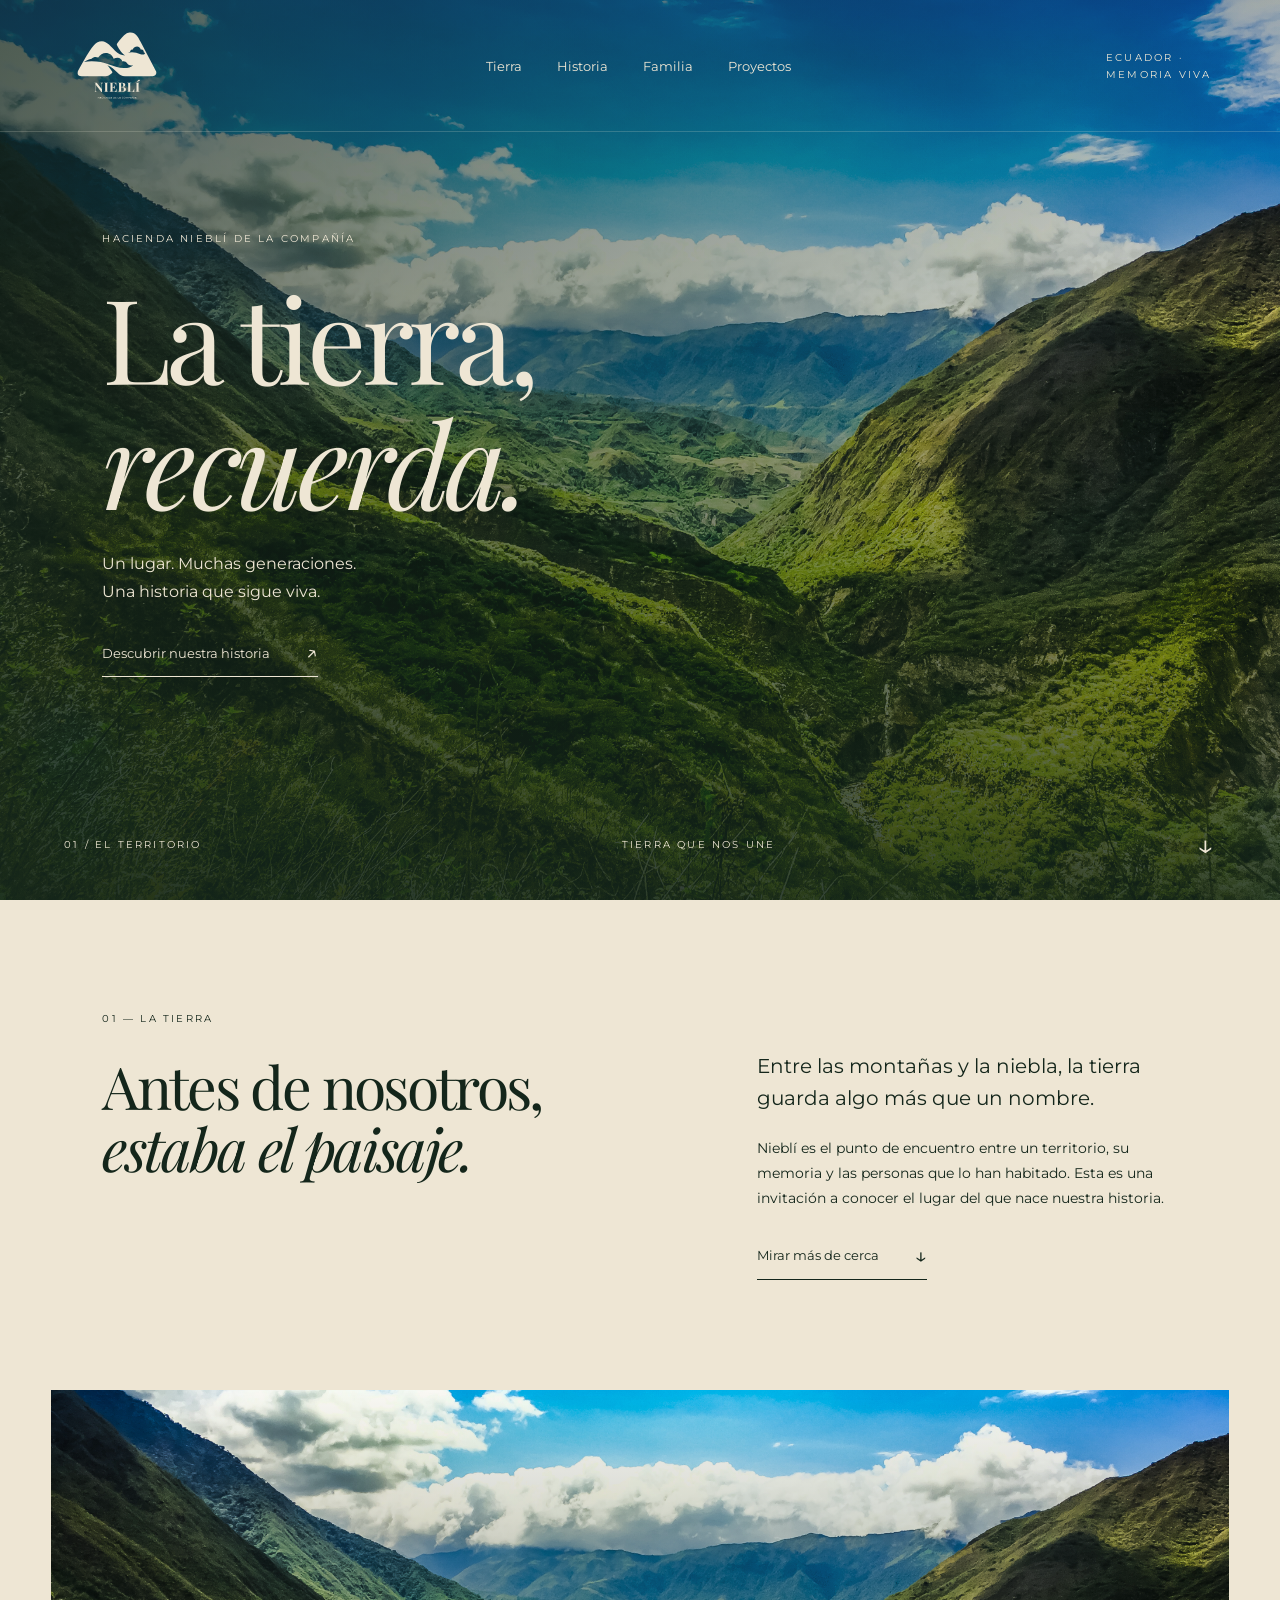
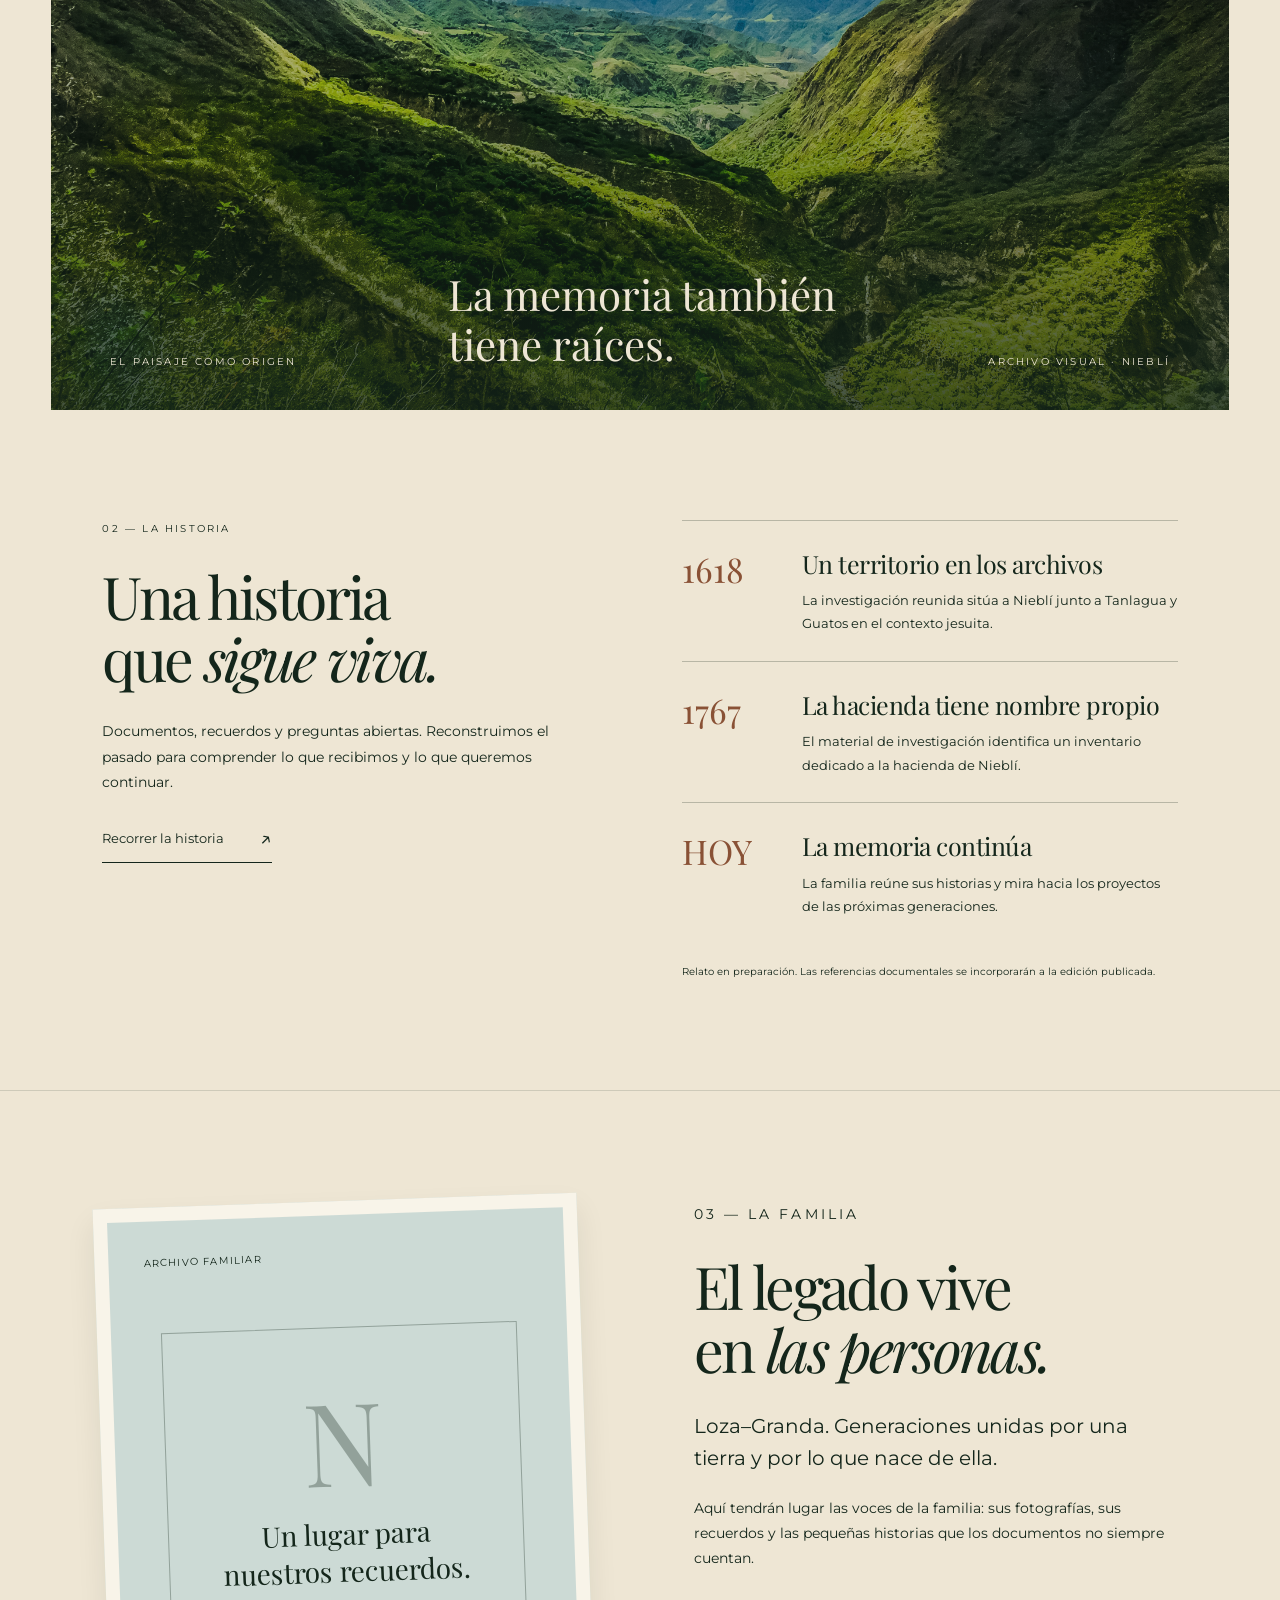
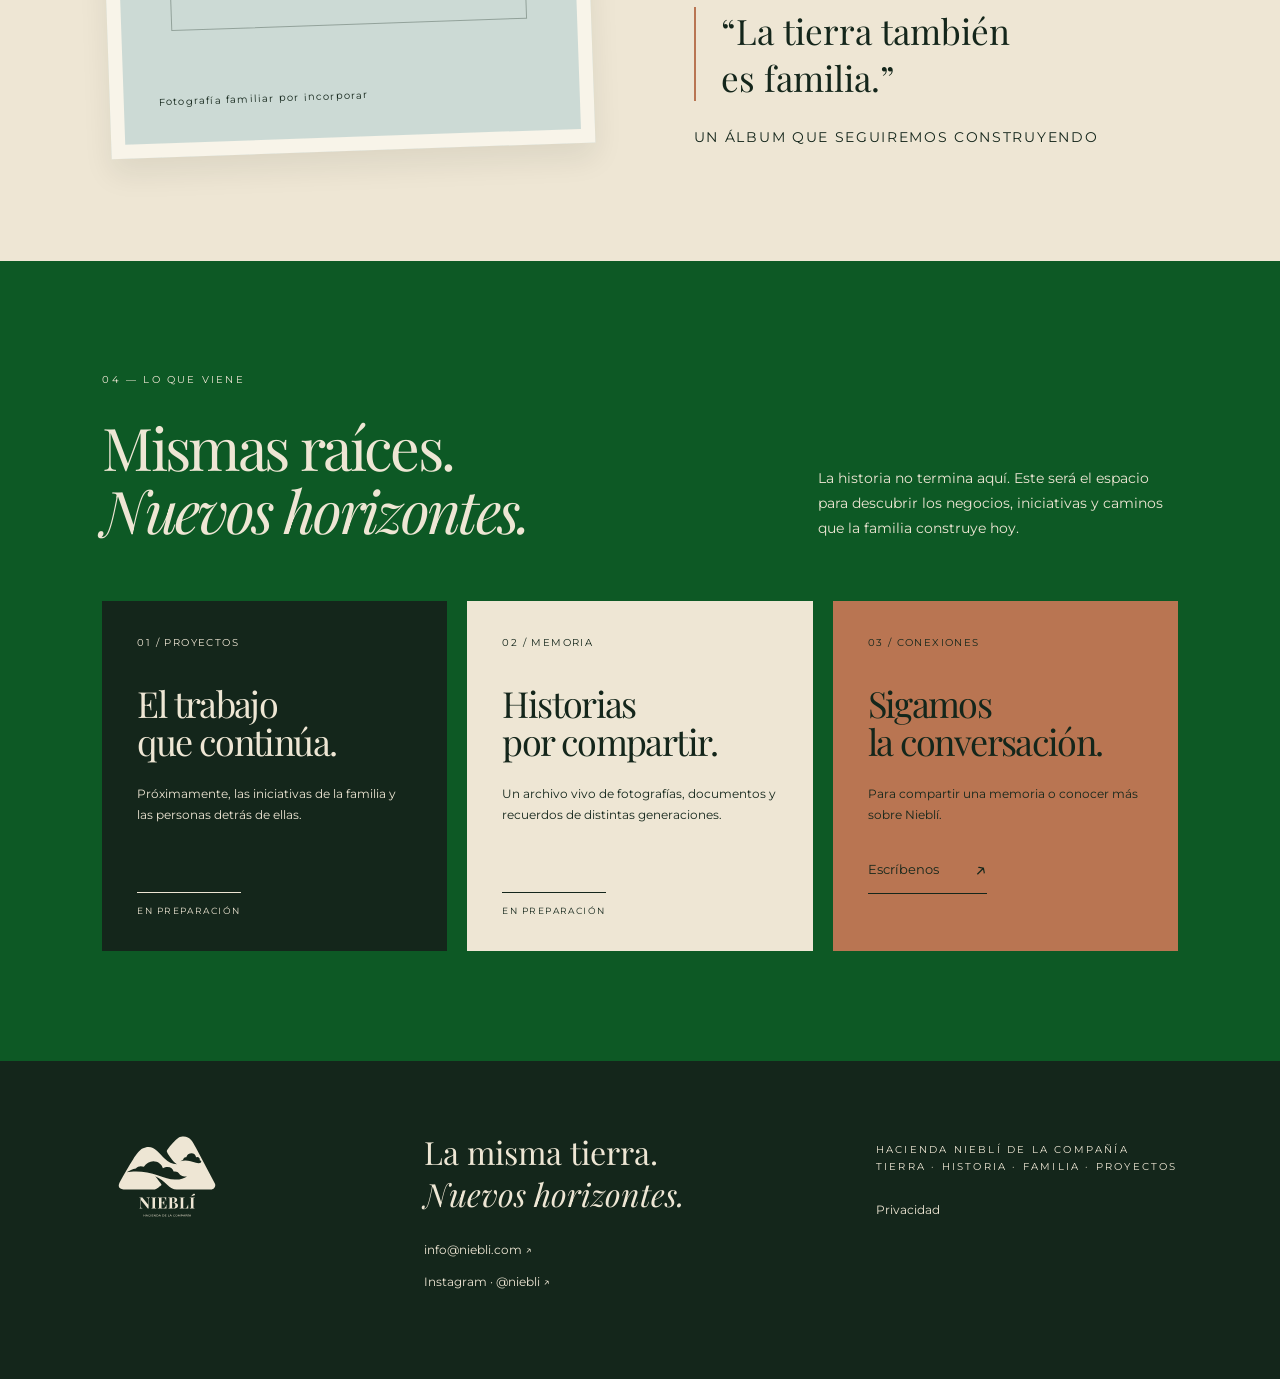
==== commit 8a416335: "Add Niebli Instagram link to editorial footers" ====
--- a/index.html
+++ b/index.html
@@ -3,4 +3,4 @@
 <section class="landscape" id="paisaje"><img src="/assets/images/homepage/niebli-landscape.jpg" alt="El valle y sus laderas, vistos desde las montañas" loading="lazy"><div class="landscape-caption"><span>EL PAISAJE COMO ORIGEN</span><p>La memoria también<br>tiene raíces.</p><span>ARCHIVO VISUAL · NIEBLÍ</span></div></section>
 <section class="history-preview section" data-story-id="history_preview" data-content-section="history"><div class="history-heading"><p class="eyebrow">02 — LA HISTORIA</p><h2>Una historia<br>que <em>sigue viva.</em></h2><p>Documentos, recuerdos y preguntas abiertas. Reconstruimos el pasado para comprender lo que recibimos y lo que queremos continuar.</p><a class="text-link" href="/historia/">Recorrer la historia <span>↗</span></a></div><div class="mini-timeline"><article><span>1618</span><div><h3>Un territorio en los archivos</h3><p>La investigación reunida sitúa a Nieblí junto a Tanlagua y Guatos en el contexto jesuita.</p></div></article><article><span>1767</span><div><h3>La hacienda tiene nombre propio</h3><p>El material de investigación identifica un inventario dedicado a la hacienda de Nieblí.</p></div></article><article><span>HOY</span><div><h3>La memoria continúa</h3><p>La familia reúne sus historias y mira hacia los proyectos de las próximas generaciones.</p></div></article><small>Relato en preparación. Las referencias documentales se incorporarán a la edición publicada.</small></div></section>
 <section class="family section" id="familia" data-story-id="family_introduction" data-content-section="family"><div class="archive-placeholder" role="img" aria-label="Espacio reservado para una fotografía del archivo familiar"><span>ARCHIVO FAMILIAR</span><div class="archive-frame"><span>N</span><p>Un lugar para<br>nuestros recuerdos.</p></div><small>Fotografía familiar por incorporar</small></div><div class="family-copy"><p class="eyebrow">03 — LA FAMILIA</p><h2>El legado vive<br>en <em>las personas.</em></h2><p class="lead">Loza–Granda. Generaciones unidas por una tierra y por lo que nace de ella.</p><p>Aquí tendrán lugar las voces de la familia: sus fotografías, sus recuerdos y las pequeñas historias que los documentos no siempre cuentan.</p><blockquote>“La tierra también<br>es familia.”</blockquote><p class="small-label">UN ÁLBUM QUE SEGUIREMOS CONSTRUYENDO</p></div></section>
-<section class="projects section" id="proyectos"><div class="projects-top"><div><p class="eyebrow">04 — LO QUE VIENE</p><h2>Mismas raíces.<br><em>Nuevos horizontes.</em></h2></div><p>La historia no termina aquí. Este será el espacio para descubrir los negocios, iniciativas y caminos que la familia construye hoy.</p></div><div class="project-grid"><article><span>01 / PROYECTOS</span><h3>El trabajo<br>que continúa.</h3><p>Próximamente, las iniciativas de la familia y las personas detrás de ellas.</p><span class="project-status">EN PREPARACIÓN</span></article><article class="project-light"><span>02 / MEMORIA</span><h3>Historias<br>por compartir.</h3><p>Un archivo vivo de fotografías, documentos y recuerdos de distintas generaciones.</p><span class="project-status">EN PREPARACIÓN</span></article><article class="project-copper"><span>03 / CONEXIONES</span><h3>Sigamos<br>la conversación.</h3><p>Para compartir una memoria o conocer más sobre Nieblí.</p><a class="text-link" href="mailto:info@niebli.com" data-analytics-event="contact_click" data-contact-method="email">Escríbenos <span>↗</span></a></article></div></section></main><footer><img src="/assets/brand/logos/logo-stacked-descriptor-paper.svg" width="1400" height="981" alt="Nieblí"><div><p>La misma tierra.<br><em>Nuevos horizontes.</em></p><a href="mailto:info@niebli.com" data-analytics-event="contact_click" data-contact-method="email">info@niebli.com ↗</a></div><div class="footer-small">HACIENDA NIEBLÍ DE LA COMPAÑÍA<br>TIERRA · HISTORIA · FAMILIA · PROYECTOS<br><a href="/privacy/">Privacidad</a></div></footer></body></html>+<section class="projects section" id="proyectos"><div class="projects-top"><div><p class="eyebrow">04 — LO QUE VIENE</p><h2>Mismas raíces.<br><em>Nuevos horizontes.</em></h2></div><p>La historia no termina aquí. Este será el espacio para descubrir los negocios, iniciativas y caminos que la familia construye hoy.</p></div><div class="project-grid"><article><span>01 / PROYECTOS</span><h3>El trabajo<br>que continúa.</h3><p>Próximamente, las iniciativas de la familia y las personas detrás de ellas.</p><span class="project-status">EN PREPARACIÓN</span></article><article class="project-light"><span>02 / MEMORIA</span><h3>Historias<br>por compartir.</h3><p>Un archivo vivo de fotografías, documentos y recuerdos de distintas generaciones.</p><span class="project-status">EN PREPARACIÓN</span></article><article class="project-copper"><span>03 / CONEXIONES</span><h3>Sigamos<br>la conversación.</h3><p>Para compartir una memoria o conocer más sobre Nieblí.</p><a class="text-link" href="mailto:info@niebli.com" data-analytics-event="contact_click" data-contact-method="email">Escríbenos <span>↗</span></a></article></div></section></main><footer><img src="/assets/brand/logos/logo-stacked-descriptor-paper.svg" width="1400" height="981" alt="Nieblí"><div><p>La misma tierra.<br><em>Nuevos horizontes.</em></p><a href="mailto:info@niebli.com" data-analytics-event="contact_click" data-contact-method="email">info@niebli.com ↗</a><a class="instagram-link" href="https://www.instagram.com/niebli/" target="_blank" rel="noopener noreferrer">Instagram · @niebli ↗</a></div><div class="footer-small">HACIENDA NIEBLÍ DE LA COMPAÑÍA<br>TIERRA · HISTORIA · FAMILIA · PROYECTOS<br><a href="/privacy/">Privacidad</a></div></footer></body></html>
--- a/assets/css/editorial.css
+++ b/assets/css/editorial.css
@@ -1 +1,5 @@
 *{box-sizing:border-box}html{scroll-behavior:smooth;scroll-padding-top:100px}body{margin:0;background:var(--niebli-paper);color:var(--niebli-ink)}a{color:inherit;text-decoration:none}img{display:block;max-width:100%;height:auto}h1,h2,h3,p{margin:0}p{line-height:1.8}h1,h2,h3{font-weight:400;letter-spacing:-.045em;line-height:1.06}em{font-weight:400}a:hover{text-decoration:underline;text-underline-offset:7px}.skip{position:absolute;top:-100px;z-index:100;background:var(--niebli-paper);padding:15px}.skip:focus{top:10px}.masthead{position:absolute;z-index:5;top:0;left:0;width:100%;display:flex;align-items:center;justify-content:space-between;padding:28px 5%;color:var(--niebli-paper);border-bottom:1px solid #eee6d430}.masthead img{width:106px;height:75px;object-fit:contain}.masthead nav{display:flex;gap:35px;font-size:13px}.edition,.eyebrow,.small-label,.hero-bottom,.landscape-caption>span,.footer-small{font-size:10px;letter-spacing:.22em;line-height:1.7}.edition{max-width:110px}.hero{position:relative;min-height:850px;height:100svh;max-height:1150px;color:var(--niebli-paper)}.hero-photo,.hero-shade{position:absolute;inset:0;width:100%;height:100%;object-fit:cover}.hero-photo{object-position:center}.hero-shade{background:linear-gradient(90deg,#14261ba8,#14261b20),linear-gradient(0deg,#14261bcd,transparent 65%,#14261b44)}.hero-copy{position:relative;padding:230px 8% 100px}.hero h1{font-size:clamp(80px,9.2vw,160px);margin:25px 0}.hero-intro{font-size:16px;margin-bottom:32px}.text-link{display:inline-flex;align-items:center;gap:35px;border-bottom:1px solid currentColor;padding:0 0 10px;font-size:13px}.text-link span{font-size:22px}.hero-bottom{position:absolute;bottom:30px;left:5%;right:5%;display:flex;justify-content:space-between;align-items:center}.hero-bottom a{font-size:30px}.section{padding:110px 8%}.intro{display:grid;grid-template-columns:1.3fr 1fr;gap:10%}.eyebrow{margin-bottom:28px}h2{font-size:clamp(40px,4.6vw,72px)}.intro-text{padding-top:40px}.lead{font-size:20px;line-height:1.6;margin-bottom:22px}.intro-text>p:not(.lead),.family-copy>p:not(.lead),.history-heading>p:not(.eyebrow){font-size:14px}.intro-text .text-link{margin-top:30px}.landscape{position:relative;height:620px;margin:0 4%}.landscape>img{width:100%;height:100%;object-fit:cover;object-position:center 65%}.landscape:after{content:'';position:absolute;inset:0;background:linear-gradient(0deg,#14261bcc,transparent)}.landscape-caption{position:absolute;z-index:1;inset:auto 5% 40px;color:var(--niebli-paper);display:flex;justify-content:space-between;align-items:flex-end}.landscape-caption p{font-family:var(--niebli-font-head);font-size:42px;line-height:1.2}.history-preview{display:grid;grid-template-columns:1fr 1.1fr;gap:12%;border-bottom:1px solid #14261b25}.history-heading>p:not(.eyebrow){margin:30px 0}.mini-timeline article{display:flex;gap:30px;padding:25px 0;border-top:1px solid #14261b40}.mini-timeline article>span{font-family:var(--niebli-font-head);color:#895135;font-size:34px;width:90px;flex-shrink:0}.mini-timeline h3{font-size:25px;letter-spacing:-.02em;margin:5px 0 12px}.mini-timeline p{font-size:13px}.mini-timeline small{display:block;font-size:10px;line-height:1.7;padding-top:20px}.family{display:grid;grid-template-columns:1fr 1fr;gap:10%;align-items:center}.archive-placeholder{min-height:550px;background:var(--niebli-mist);padding:35px;display:flex;flex-direction:column;justify-content:space-between;transform:rotate(-2deg);border:14px solid #f8f4e9;box-shadow:0 15px 30px #14261b15}.archive-placeholder>span,.archive-placeholder small{font-size:10px;letter-spacing:.12em}.archive-frame{border:1px solid #14261b50;margin:30px 15px;padding:35px;text-align:center}.archive-frame>span{font-family:var(--niebli-font-head);font-size:115px;color:#14261b50}.archive-frame p{font-family:var(--niebli-font-head);font-size:28px;line-height:1.3}.family-copy .lead{margin-top:30px}.family-copy blockquote{font-family:var(--niebli-font-head);font-size:35px;margin:35px 0 25px;border-left:2px solid var(--niebli-copper);padding-left:25px}.projects{background:var(--niebli-forest);color:var(--niebli-paper)}.projects-top{display:flex;gap:12%;align-items:flex-end;justify-content:space-between;margin-bottom:60px}.projects-top>p{max-width:360px;font-size:14px}.project-grid{display:grid;grid-template-columns:repeat(3,1fr);gap:20px}.project-grid article{background:var(--niebli-ink);padding:35px;min-height:350px;display:flex;flex-direction:column;align-items:flex-start}.project-grid article>span:first-child{font-size:10px;letter-spacing:.14em}.project-grid h3{font-size:36px;margin:35px 0 22px}.project-grid p{font-size:12px;margin-bottom:30px}.project-status{font-size:9px;letter-spacing:.16em;border-top:1px solid currentColor;padding-top:12px;margin-top:auto}.project-grid .project-light{background:var(--niebli-paper);color:var(--niebli-ink)}.project-grid .project-copper{background:var(--niebli-copper);color:var(--niebli-ink)}footer{background:var(--niebli-ink);color:var(--niebli-paper);padding:70px 8% 90px;display:flex;justify-content:space-between;gap:50px}footer>img{width:130px;object-fit:contain;align-self:flex-start}footer p{font-family:var(--niebli-font-head);font-size:32px;line-height:1.3;margin-bottom:25px}footer a{font-size:12px}.footer-small{padding-top:10px}.footer-small a{display:block;margin-top:25px;letter-spacing:0}.history-hero{background:var(--niebli-forest);color:var(--niebli-paper);padding:210px 8% 45px}.history-hero h1{font-size:clamp(48px,6vw,94px);margin:40px 0}.history-hero>p:not(.eyebrow){max-width:570px;font-size:16px}.history-hero-bottom{display:flex;justify-content:space-between;gap:30px;border-top:1px solid #eee6d450;margin-top:90px;padding-top:25px;font-size:10px;letter-spacing:.12em}.research-note{padding-top:55px;padding-bottom:55px;display:grid;grid-template-columns:1fr 2fr;gap:8%;background:var(--niebli-mist)}.research-note p:not(.eyebrow){font-size:13px}.research-note .eyebrow{margin:0}.timeline{display:grid;grid-template-columns:1fr 1.4fr;gap:10%}.timeline-title{position:sticky;top:45px;align-self:start}.timeline-event{display:grid;grid-template-columns:110px 1fr;gap:25px;border-top:1px solid #14261b35;padding:40px 0}.year{font-family:var(--niebli-font-head);font-size:34px;color:#895135}.timeline-event h3{font-size:32px;margin:15px 0 20px}.timeline-event p:not(.small-label){font-size:13px}.small-label{font-size:9px;letter-spacing:.12em}.open-questions{background:var(--niebli-ink);color:var(--niebli-paper)}.questions-grid{display:grid;grid-template-columns:repeat(3,1fr);gap:45px;margin-top:60px}.questions-grid article{border-top:1px solid #eee6d460;padding-top:25px}.questions-grid span{color:var(--niebli-shoot);font-size:12px}.questions-grid h3{font-size:28px;line-height:1.2;margin:25px 0}.questions-grid p,.source-note{font-size:12px}.source-note{border-top:1px solid #eee6d440;padding-top:30px;margin-top:50px;max-width:800px}.history-end .text-link{margin-top:35px}@media(max-width:900px){.edition{display:none}.section{padding:75px 6%}.hero{min-height:750px}.hero-copy{padding:220px 6% 80px}.intro,.history-preview,.family,.timeline{gap:7%}.project-grid article{padding:25px}.timeline-event{grid-template-columns:1fr}.timeline-title{position:static}.landscape-caption>span:last-child{display:none}footer{flex-wrap:wrap}.archive-placeholder{min-height:480px}}@media(max-width:600px){.masthead{padding:20px 5%;align-items:center}.masthead img{width:78px;height:60px}.masthead nav{gap:14px;font-size:10px}.hero{height:90svh;min-height:680px}.hero-copy{padding-top:190px}.hero h1{font-size:78px}.hero-intro{font-size:14px}.hero-bottom{font-size:8px;letter-spacing:.12em}.hero-bottom>span:nth-child(2){display:none}.section{padding:65px 7%}.intro,.history-preview,.family,.timeline,.research-note{grid-template-columns:1fr;gap:40px}.intro-text{padding-top:0}h2{font-size:43px}.landscape{height:470px;margin:0}.landscape-caption{display:block;bottom:30px;left:7%}.landscape-caption p{font-size:35px;margin-top:15px}.mini-timeline article{gap:20px}.mini-timeline article>span{width:75px}.archive-placeholder{min-height:440px;margin:8px}.family-copy .lead{font-size:18px}.projects-top{display:block}.projects-top>p{margin-top:30px}.project-grid,.questions-grid{grid-template-columns:1fr}.project-grid article{min-height:300px}.history-hero{padding:180px 7% 35px}.history-hero h1{font-size:48px}.history-hero-bottom{margin-top:55px;flex-wrap:wrap}.timeline-event{grid-template-columns:75px 1fr;gap:20px}.year{font-size:28px}.timeline-event h3{font-size:28px}.timeline-title h2{font-size:48px}.questions-grid{gap:30px}footer{padding:55px 7% 90px;gap:35px}footer>img{width:105px}.footer-small{width:100%}}@media(prefers-reduced-motion:reduce){html{scroll-behavior:auto}}
+
+.year-label{font-family:var(--niebli-font-body);font-size:11px;letter-spacing:.06em;padding-top:10px}
+
+footer .instagram-link{display:block;margin-top:16px}
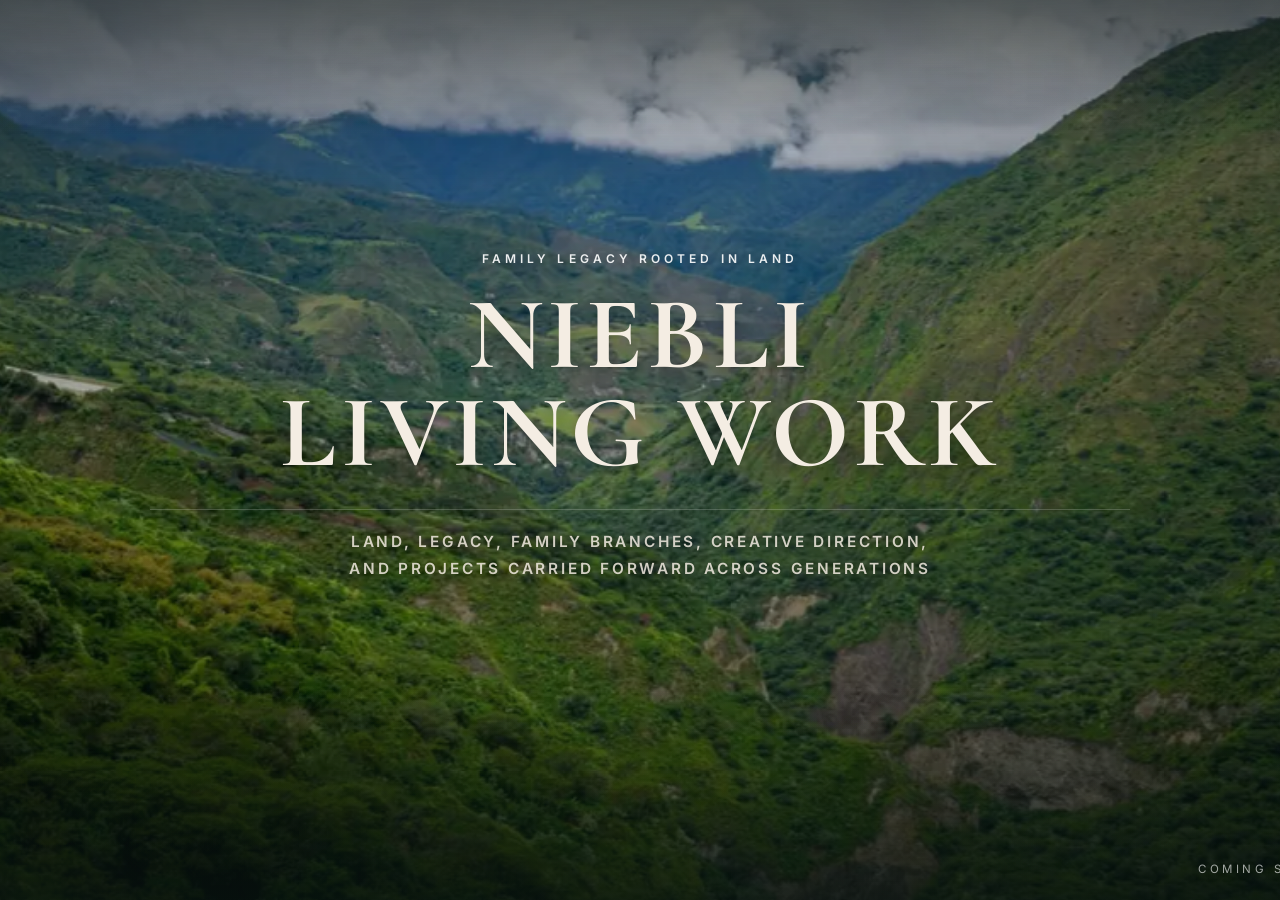
==== commit 5094326f: "Speed up first paint and deliver local brand fonts" ====
--- a/index.html
+++ b/index.html
@@ -1,6 +1,322 @@
-<!doctype html><html lang="es"><head><meta charset="utf-8"><meta name="viewport" content="width=device-width,initial-scale=1"><title>La tierra recuerda | Nieblí</title><meta name="description" content="Tierra, historia y familia. Descubre Hacienda Nieblí de la Compañía y una memoria que sigue viva."><link rel="canonical" href="https://niebli.com/"><meta name="theme-color" content="#0D5925"><link rel="icon" href="/favicon.ico" sizes="any"><link rel="icon" href="/favicon.svg" type="image/svg+xml"><link rel="apple-touch-icon" href="/apple-touch-icon.png"><link rel="manifest" href="/site.webmanifest"><link rel="stylesheet" href="/assets/css/brand.css"><link rel="stylesheet" href="/assets/css/editorial.css"><script defer src="/assets/js/analytics.js"></script></head><body><a class="skip" href="#main">Saltar al contenido</a><header class="masthead"><a href="/" aria-label="Nieblí, inicio"><img src="/assets/brand/logos/logo-stacked-descriptor-paper.svg" width="1400" height="981" alt="Nieblí · Hacienda de la Compañía"></a><nav aria-label="Principal"><a href="/#tierra">Tierra</a><a href="/historia/">Historia</a><a href="/#familia">Familia</a><a href="/#proyectos">Proyectos</a></nav><span class="edition">ECUADOR · MEMORIA VIVA</span></header><main id="main"><section class="hero" data-story-id="land_introduction" data-content-section="land"><img class="hero-photo" src="/assets/images/homepage/niebli-landscape.jpg" alt="Laderas verdes y nubes sobre el paisaje de Nieblí" fetchpriority="high"><div class="hero-shade"></div><div class="hero-copy"><p class="eyebrow">HACIENDA NIEBLÍ DE LA COMPAÑÍA</p><h1>La tierra,<br><em>recuerda.</em></h1><p class="hero-intro">Un lugar. Muchas generaciones.<br>Una historia que sigue viva.</p><a class="text-link" href="/historia/">Descubrir nuestra historia <span>↗</span></a></div><div class="hero-bottom"><span>01 / EL TERRITORIO</span><span>TIERRA QUE NOS UNE</span><a href="#tierra" aria-label="Descubrir la tierra">↓</a></div></section>
-<section class="intro section" id="tierra" data-story-id="the_land" data-content-section="land"><div><p class="eyebrow">01 — LA TIERRA</p><h2>Antes de nosotros,<br><em>estaba el paisaje.</em></h2></div><div class="intro-text"><p class="lead">Entre las montañas y la niebla, la tierra guarda algo más que un nombre.</p><p>Nieblí es el punto de encuentro entre un territorio, su memoria y las personas que lo han habitado. Esta es una invitación a conocer el lugar del que nace nuestra historia.</p><a class="text-link" href="#paisaje">Mirar más de cerca <span>↓</span></a></div></section>
-<section class="landscape" id="paisaje"><img src="/assets/images/homepage/niebli-landscape.jpg" alt="El valle y sus laderas, vistos desde las montañas" loading="lazy"><div class="landscape-caption"><span>EL PAISAJE COMO ORIGEN</span><p>La memoria también<br>tiene raíces.</p><span>ARCHIVO VISUAL · NIEBLÍ</span></div></section>
-<section class="history-preview section" data-story-id="history_preview" data-content-section="history"><div class="history-heading"><p class="eyebrow">02 — LA HISTORIA</p><h2>Una historia<br>que <em>sigue viva.</em></h2><p>Documentos, recuerdos y preguntas abiertas. Reconstruimos el pasado para comprender lo que recibimos y lo que queremos continuar.</p><a class="text-link" href="/historia/">Recorrer la historia <span>↗</span></a></div><div class="mini-timeline"><article><span>1618</span><div><h3>Un territorio en los archivos</h3><p>La investigación reunida sitúa a Nieblí junto a Tanlagua y Guatos en el contexto jesuita.</p></div></article><article><span>1767</span><div><h3>La hacienda tiene nombre propio</h3><p>El material de investigación identifica un inventario dedicado a la hacienda de Nieblí.</p></div></article><article><span>HOY</span><div><h3>La memoria continúa</h3><p>La familia reúne sus historias y mira hacia los proyectos de las próximas generaciones.</p></div></article><small>Relato en preparación. Las referencias documentales se incorporarán a la edición publicada.</small></div></section>
-<section class="family section" id="familia" data-story-id="family_introduction" data-content-section="family"><div class="archive-placeholder" role="img" aria-label="Espacio reservado para una fotografía del archivo familiar"><span>ARCHIVO FAMILIAR</span><div class="archive-frame"><span>N</span><p>Un lugar para<br>nuestros recuerdos.</p></div><small>Fotografía familiar por incorporar</small></div><div class="family-copy"><p class="eyebrow">03 — LA FAMILIA</p><h2>El legado vive<br>en <em>las personas.</em></h2><p class="lead">Loza–Granda. Generaciones unidas por una tierra y por lo que nace de ella.</p><p>Aquí tendrán lugar las voces de la familia: sus fotografías, sus recuerdos y las pequeñas historias que los documentos no siempre cuentan.</p><blockquote>“La tierra también<br>es familia.”</blockquote><p class="small-label">UN ÁLBUM QUE SEGUIREMOS CONSTRUYENDO</p></div></section>
-<section class="projects section" id="proyectos"><div class="projects-top"><div><p class="eyebrow">04 — LO QUE VIENE</p><h2>Mismas raíces.<br><em>Nuevos horizontes.</em></h2></div><p>La historia no termina aquí. Este será el espacio para descubrir los negocios, iniciativas y caminos que la familia construye hoy.</p></div><div class="project-grid"><article><span>01 / PROYECTOS</span><h3>El trabajo<br>que continúa.</h3><p>Próximamente, las iniciativas de la familia y las personas detrás de ellas.</p><span class="project-status">EN PREPARACIÓN</span></article><article class="project-light"><span>02 / MEMORIA</span><h3>Historias<br>por compartir.</h3><p>Un archivo vivo de fotografías, documentos y recuerdos de distintas generaciones.</p><span class="project-status">EN PREPARACIÓN</span></article><article class="project-copper"><span>03 / CONEXIONES</span><h3>Sigamos<br>la conversación.</h3><p>Para compartir una memoria o conocer más sobre Nieblí.</p><a class="text-link" href="mailto:info@niebli.com" data-analytics-event="contact_click" data-contact-method="email">Escríbenos <span>↗</span></a></article></div></section></main><footer><img src="/assets/brand/logos/logo-stacked-descriptor-paper.svg" width="1400" height="981" alt="Nieblí"><div><p>La misma tierra.<br><em>Nuevos horizontes.</em></p><a href="mailto:info@niebli.com" data-analytics-event="contact_click" data-contact-method="email">info@niebli.com ↗</a><a class="instagram-link" href="https://www.instagram.com/niebli/" target="_blank" rel="noopener noreferrer">Instagram · @niebli ↗</a></div><div class="footer-small">HACIENDA NIEBLÍ DE LA COMPAÑÍA<br>TIERRA · HISTORIA · FAMILIA · PROYECTOS<br><a href="/privacy/">Privacidad</a></div></footer></body></html>+<!DOCTYPE html>
+<html lang="en">
+<head>
+<meta charset="UTF-8">
+<meta name="viewport" content="width=device-width, initial-scale=1">
+
+<title>Niebli | Land, Legacy, and Living Work</title>
+<meta name="description" content="A digital home for family heritage, land-based legacy, creative direction, and the projects carried forward across generations.">
+<meta name="robots" content="index,follow,max-image-preview:large,max-snippet:-1,max-video-preview:-1">
+<meta name="author" content="Niebli">
+
+<link rel="canonical" href="https://niebli.com/">
+
+<meta property="og:type" content="website">
+<meta property="og:site_name" content="Niebli">
+<meta property="og:title" content="Niebli | Land, Legacy, and Living Work">
+<meta property="og:description" content="A digital home for family heritage, land-based legacy, creative direction, and the projects carried forward across generations.">
+<meta property="og:url" content="https://niebli.com/">
+<meta property="og:image" content="https://niebli.com/assets/images/homepage/niebli_homepage_hero_02.jpg">
+<meta property="og:image:alt" content="Mountain landscape for Niebli">
+
+<meta name="twitter:card" content="summary_large_image">
+<meta name="twitter:title" content="Niebli | Land, Legacy, and Living Work">
+<meta name="twitter:description" content="A digital home for family heritage, land-based legacy, creative direction, and the projects carried forward across generations.">
+<meta name="twitter:image" content="https://niebli.com/assets/images/homepage/niebli_homepage_hero_02.jpg">
+
+<meta name="theme-color" content="#11201d">
+<meta name="format-detection" content="telephone=no">
+
+
+
+
+
+<style>
+*{margin:0;padding:0;box-sizing:border-box}
+
+:root{
+  --bg:#091311;
+  --text:#f4ede3;
+  --muted:rgba(244,237,227,.84);
+  --line:rgba(255,255,255,.18);
+  --font-body:"Inter",system-ui,-apple-system,"Segoe UI",Roboto,Arial,sans-serif;
+  --font-head:"Cormorant Garamond",Georgia,"Times New Roman",serif;
+}
+
+html,body{
+  min-height:100%;
+  background:var(--bg);
+}
+
+body{
+  margin:0;
+  background:var(--bg);
+  color:var(--text);
+  font-family:var(--font-body);
+  line-height:1.6;
+  overflow-x:hidden;
+  -webkit-font-smoothing:antialiased;
+  -moz-osx-font-smoothing:grayscale;
+}
+
+a{
+  color:inherit;
+  text-decoration:none;
+}
+
+.hero{
+  position:relative;
+  min-height:100vh;
+  display:flex;
+  align-items:center;
+  justify-content:center;
+  text-align:center;
+  overflow:hidden;
+  isolation:isolate;
+  background:#091311;
+}
+
+.hero::before{
+  content:"";
+  position:absolute;
+  inset:-6%;
+  background:url("/assets/images/homepage/niebli_homepage_hero_02-optimized-1600.webp") center center/cover no-repeat;
+  transform:scale(1.08) translate3d(0,0,0);
+  animation:heroDrift 30s ease-in-out infinite alternate;
+  will-change:transform;
+  z-index:-3;
+}
+
+.hero::after{
+  content:"";
+  position:absolute;
+  inset:0;
+  background:
+    radial-gradient(circle at center, rgba(0,0,0,.02) 0%, rgba(0,0,0,.12) 46%, rgba(0,0,0,.28) 100%),
+    linear-gradient(to bottom, rgba(8,18,16,.30) 0%, rgba(8,18,16,.08) 22%, rgba(8,18,16,.10) 46%, rgba(8,18,16,.22) 70%, rgba(8,18,16,.54) 100%);
+  z-index:-2;
+}
+
+.hero-topfade{
+  position:absolute;
+  left:0;
+  right:0;
+  top:0;
+  height:15vh;
+  background:linear-gradient(to bottom, rgba(8,18,16,.40), rgba(8,18,16,0));
+  z-index:-1;
+}
+
+.hero-bottomfade{
+  position:absolute;
+  left:0;
+  right:0;
+  bottom:0;
+  height:24vh;
+  background:linear-gradient(to top, rgba(8,18,16,.64), rgba(8,18,16,0));
+  z-index:-1;
+}
+
+.hero-content{
+  width:min(100%, 1240px);
+  padding:40px 24px 108px;
+  display:flex;
+  flex-direction:column;
+  align-items:center;
+  justify-content:center;
+  gap:20px;
+}
+
+.hero-kicker{
+  font-size:12px;
+  font-weight:600;
+  letter-spacing:.34em;
+  text-transform:uppercase;
+  color:rgba(255,255,255,.90);
+  text-shadow:0 2px 10px rgba(0,0,0,.24);
+  opacity:0;
+  transform:translateY(10px);
+  animation:kickerFade 1.2s ease-out .15s forwards;
+}
+
+.hero h1{
+  margin:0;
+  font-family:var(--font-head);
+  color:var(--text);
+  font-size:clamp(3.2rem, 8vw, 6.5rem);
+  line-height:.90;
+  font-weight:700;
+  letter-spacing:.04em;
+  text-transform:uppercase;
+  text-shadow:
+    0 3px 14px rgba(0,0,0,.18),
+    0 12px 30px rgba(0,0,0,.24),
+    0 0 1px rgba(0,0,0,.14);
+  opacity:0;
+  transform:translateY(18px) scale(.985);
+  animation:titleFade 1.6s cubic-bezier(.2,.8,.2,1) .35s forwards;
+}
+
+.hero h1 span{
+  display:block;
+}
+
+.hero h1 span:first-child{
+  margin-bottom:6px;
+}
+
+.hero-line{
+  margin-top:10px;
+  padding-top:18px;
+  border-top:1px solid var(--line);
+  max-width:980px;
+  width:min(100%, 980px);
+  color:var(--muted);
+  font-size:clamp(.86rem, 1.2vw, 1rem);
+  font-weight:600;
+  letter-spacing:.18em;
+  text-transform:uppercase;
+  text-shadow:0 2px 10px rgba(0,0,0,.22);
+  text-align:center;
+  line-height:1.8;
+  opacity:0;
+  transform:translateY(12px);
+  animation:lineFade 1.2s ease-out .8s forwards;
+}
+
+.coming{
+  position:absolute;
+  left:50%;
+  bottom:22px;
+  transform:translateX(-50%);
+  width:calc(100% - 40px);
+  text-align:center;
+  font-size:.72rem;
+  letter-spacing:.30em;
+  text-transform:uppercase;
+  color:rgba(255,255,255,.62);
+  text-shadow:0 2px 8px rgba(0,0,0,.22);
+  opacity:0;
+  animation:comingFade 1.1s ease-out 1.2s forwards;
+}
+
+@keyframes heroDrift{
+  0%{
+    transform:scale(1.08) translate3d(0,0,0);
+  }
+  50%{
+    transform:scale(1.12) translate3d(-1.2%, -0.8%, 0);
+  }
+  100%{
+    transform:scale(1.10) translate3d(1.2%, 0.7%, 0);
+  }
+}
+
+@keyframes kickerFade{
+  to{
+    opacity:1;
+    transform:translateY(0);
+  }
+}
+
+@keyframes titleFade{
+  0%{
+    opacity:0;
+    transform:translateY(18px) scale(.985);
+    filter:blur(4px);
+  }
+  100%{
+    opacity:1;
+    transform:translateY(0) scale(1);
+    filter:blur(0);
+  }
+}
+
+@keyframes lineFade{
+  to{
+    opacity:1;
+    transform:translateY(0);
+  }
+}
+
+@keyframes comingFade{
+  to{
+    opacity:1;
+  }
+}
+
+@media (max-width:700px){
+  .hero{
+    min-height:100svh;
+  }
+
+  .hero-content{
+    padding:28px 20px 90px;
+    gap:16px;
+  }
+
+  .hero-kicker{
+    font-size:11px;
+    letter-spacing:.28em;
+  }
+
+  .hero h1{
+    font-size:clamp(2.6rem, 12vw, 4.4rem);
+    letter-spacing:.03em;
+  }
+
+  .hero-line{
+    max-width:620px;
+    font-size:.78rem;
+    letter-spacing:.12em;
+    line-height:1.75;
+    padding-top:16px;
+  }
+
+  .coming{
+    font-size:.66rem;
+    letter-spacing:.22em;
+    bottom:18px;
+  }
+}
+
+@media (prefers-reduced-motion:reduce){
+  .hero::before{
+    animation:none;
+    transform:scale(1.08);
+  }
+
+  .hero-kicker,
+  .hero h1,
+  .hero-line,
+  .coming{
+    opacity:1;
+    transform:none;
+    animation:none;
+    filter:none;
+  }
+}
+/* Keep critical text visible at first paint; retain the subtle landscape motion. */
+.hero-kicker,.hero h1,.hero-line,.coming{opacity:1;transform:none;animation:none;filter:none;}
+</style>
+<script defer src="/assets/js/analytics.js"></script>
+<link rel="preload" as="image" href="/assets/images/homepage/niebli_homepage_hero_02-optimized-1600.webp">
+<link rel="stylesheet" href="/assets/fonts/brand-fonts.css">
+<link rel="preload" as="font" type="font/woff2" crossorigin href="/assets/fonts/co3bmX5slCNuHLi8bLeY9MK7whWMhyjYqXtK.woff2">
+<link rel="preload" as="font" type="font/woff2" crossorigin href="/assets/fonts/UcC73FwrK3iLTeHuS_nVMrMxCp50SjIa1ZL7.woff2">
+</head>
+<body>
+<main class="hero" aria-label="Niebli cinematic landing section">
+  <div class="hero-topfade" aria-hidden="true"></div>
+  <div class="hero-bottomfade" aria-hidden="true"></div>
+
+  <div class="hero-content">
+    <p class="hero-kicker">Family legacy rooted in land</p>
+    <h1><span>Niebli</span><span>Living Work</span></h1>
+    <div class="hero-line">Land, legacy, family branches, creative direction,<br>and projects carried forward across generations</div>
+  </div>
+
+  <div class="coming">Coming soon</div>
+</main>
+</body>
+</html>
--- a/assets/fonts/brand-fonts.css
+++ b/assets/fonts/brand-fonts.css
@@ -0,0 +1,450 @@
+/* cyrillic-ext */
+@font-face {
+  font-family: 'Cormorant Garamond';
+  font-style: normal;
+  font-weight: 500;
+  font-display: swap;
+  src: url(/assets/fonts/co3bmX5slCNuHLi8bLeY9MK7whWMhyjYpHtKgS4.woff2) format('woff2');
+  unicode-range: U+0460-052F, U+1C80-1C8A, U+20B4, U+2DE0-2DFF, U+A640-A69F, U+FE2E-FE2F;
+}
+/* cyrillic */
+@font-face {
+  font-family: 'Cormorant Garamond';
+  font-style: normal;
+  font-weight: 500;
+  font-display: swap;
+  src: url(/assets/fonts/co3bmX5slCNuHLi8bLeY9MK7whWMhyjYrXtKgS4.woff2) format('woff2');
+  unicode-range: U+0301, U+0400-045F, U+0490-0491, U+04B0-04B1, U+2116;
+}
+/* vietnamese */
+@font-face {
+  font-family: 'Cormorant Garamond';
+  font-style: normal;
+  font-weight: 500;
+  font-display: swap;
+  src: url(/assets/fonts/co3bmX5slCNuHLi8bLeY9MK7whWMhyjYpntKgS4.woff2) format('woff2');
+  unicode-range: U+0102-0103, U+0110-0111, U+0128-0129, U+0168-0169, U+01A0-01A1, U+01AF-01B0, U+0300-0301, U+0303-0304, U+0308-0309, U+0323, U+0329, U+1EA0-1EF9, U+20AB;
+}
+/* latin-ext */
+@font-face {
+  font-family: 'Cormorant Garamond';
+  font-style: normal;
+  font-weight: 500;
+  font-display: swap;
+  src: url(/assets/fonts/co3bmX5slCNuHLi8bLeY9MK7whWMhyjYp3tKgS4.woff2) format('woff2');
+  unicode-range: U+0100-02BA, U+02BD-02C5, U+02C7-02CC, U+02CE-02D7, U+02DD-02FF, U+0304, U+0308, U+0329, U+1D00-1DBF, U+1E00-1E9F, U+1EF2-1EFF, U+2020, U+20A0-20AB, U+20AD-20C4, U+2113, U+2C60-2C7F, U+A720-A7FF;
+}
+/* latin */
+@font-face {
+  font-family: 'Cormorant Garamond';
+  font-style: normal;
+  font-weight: 500;
+  font-display: swap;
+  src: url(/assets/fonts/co3bmX5slCNuHLi8bLeY9MK7whWMhyjYqXtK.woff2) format('woff2');
+  unicode-range: U+0000-00FF, U+0131, U+0152-0153, U+02BB-02BC, U+02C6, U+02DA, U+02DC, U+0304, U+0308, U+0329, U+2000-206F, U+20AC, U+2122, U+2191, U+2193, U+2212, U+2215, U+FEFF, U+FFFD;
+}
+/* cyrillic-ext */
+@font-face {
+  font-family: 'Cormorant Garamond';
+  font-style: normal;
+  font-weight: 600;
+  font-display: swap;
+  src: url(/assets/fonts/co3bmX5slCNuHLi8bLeY9MK7whWMhyjYpHtKgS4.woff2) format('woff2');
+  unicode-range: U+0460-052F, U+1C80-1C8A, U+20B4, U+2DE0-2DFF, U+A640-A69F, U+FE2E-FE2F;
+}
+/* cyrillic */
+@font-face {
+  font-family: 'Cormorant Garamond';
+  font-style: normal;
+  font-weight: 600;
+  font-display: swap;
+  src: url(/assets/fonts/co3bmX5slCNuHLi8bLeY9MK7whWMhyjYrXtKgS4.woff2) format('woff2');
+  unicode-range: U+0301, U+0400-045F, U+0490-0491, U+04B0-04B1, U+2116;
+}
+/* vietnamese */
+@font-face {
+  font-family: 'Cormorant Garamond';
+  font-style: normal;
+  font-weight: 600;
+  font-display: swap;
+  src: url(/assets/fonts/co3bmX5slCNuHLi8bLeY9MK7whWMhyjYpntKgS4.woff2) format('woff2');
+  unicode-range: U+0102-0103, U+0110-0111, U+0128-0129, U+0168-0169, U+01A0-01A1, U+01AF-01B0, U+0300-0301, U+0303-0304, U+0308-0309, U+0323, U+0329, U+1EA0-1EF9, U+20AB;
+}
+/* latin-ext */
+@font-face {
+  font-family: 'Cormorant Garamond';
+  font-style: normal;
+  font-weight: 600;
+  font-display: swap;
+  src: url(/assets/fonts/co3bmX5slCNuHLi8bLeY9MK7whWMhyjYp3tKgS4.woff2) format('woff2');
+  unicode-range: U+0100-02BA, U+02BD-02C5, U+02C7-02CC, U+02CE-02D7, U+02DD-02FF, U+0304, U+0308, U+0329, U+1D00-1DBF, U+1E00-1E9F, U+1EF2-1EFF, U+2020, U+20A0-20AB, U+20AD-20C4, U+2113, U+2C60-2C7F, U+A720-A7FF;
+}
+/* latin */
+@font-face {
+  font-family: 'Cormorant Garamond';
+  font-style: normal;
+  font-weight: 600;
+  font-display: swap;
+  src: url(/assets/fonts/co3bmX5slCNuHLi8bLeY9MK7whWMhyjYqXtK.woff2) format('woff2');
+  unicode-range: U+0000-00FF, U+0131, U+0152-0153, U+02BB-02BC, U+02C6, U+02DA, U+02DC, U+0304, U+0308, U+0329, U+2000-206F, U+20AC, U+2122, U+2191, U+2193, U+2212, U+2215, U+FEFF, U+FFFD;
+}
+/* cyrillic-ext */
+@font-face {
+  font-family: 'Cormorant Garamond';
+  font-style: normal;
+  font-weight: 700;
+  font-display: swap;
+  src: url(/assets/fonts/co3bmX5slCNuHLi8bLeY9MK7whWMhyjYpHtKgS4.woff2) format('woff2');
+  unicode-range: U+0460-052F, U+1C80-1C8A, U+20B4, U+2DE0-2DFF, U+A640-A69F, U+FE2E-FE2F;
+}
+/* cyrillic */
+@font-face {
+  font-family: 'Cormorant Garamond';
+  font-style: normal;
+  font-weight: 700;
+  font-display: swap;
+  src: url(/assets/fonts/co3bmX5slCNuHLi8bLeY9MK7whWMhyjYrXtKgS4.woff2) format('woff2');
+  unicode-range: U+0301, U+0400-045F, U+0490-0491, U+04B0-04B1, U+2116;
+}
+/* vietnamese */
+@font-face {
+  font-family: 'Cormorant Garamond';
+  font-style: normal;
+  font-weight: 700;
+  font-display: swap;
+  src: url(/assets/fonts/co3bmX5slCNuHLi8bLeY9MK7whWMhyjYpntKgS4.woff2) format('woff2');
+  unicode-range: U+0102-0103, U+0110-0111, U+0128-0129, U+0168-0169, U+01A0-01A1, U+01AF-01B0, U+0300-0301, U+0303-0304, U+0308-0309, U+0323, U+0329, U+1EA0-1EF9, U+20AB;
+}
+/* latin-ext */
+@font-face {
+  font-family: 'Cormorant Garamond';
+  font-style: normal;
+  font-weight: 700;
+  font-display: swap;
+  src: url(/assets/fonts/co3bmX5slCNuHLi8bLeY9MK7whWMhyjYp3tKgS4.woff2) format('woff2');
+  unicode-range: U+0100-02BA, U+02BD-02C5, U+02C7-02CC, U+02CE-02D7, U+02DD-02FF, U+0304, U+0308, U+0329, U+1D00-1DBF, U+1E00-1E9F, U+1EF2-1EFF, U+2020, U+20A0-20AB, U+20AD-20C4, U+2113, U+2C60-2C7F, U+A720-A7FF;
+}
+/* latin */
+@font-face {
+  font-family: 'Cormorant Garamond';
+  font-style: normal;
+  font-weight: 700;
+  font-display: swap;
+  src: url(/assets/fonts/co3bmX5slCNuHLi8bLeY9MK7whWMhyjYqXtK.woff2) format('woff2');
+  unicode-range: U+0000-00FF, U+0131, U+0152-0153, U+02BB-02BC, U+02C6, U+02DA, U+02DC, U+0304, U+0308, U+0329, U+2000-206F, U+20AC, U+2122, U+2191, U+2193, U+2212, U+2215, U+FEFF, U+FFFD;
+}
+/* cyrillic-ext */
+@font-face {
+  font-family: 'Inter';
+  font-style: normal;
+  font-weight: 400;
+  font-display: swap;
+  src: url(/assets/fonts/UcC73FwrK3iLTeHuS_nVMrMxCp50SjIa2JL7SUc.woff2) format('woff2');
+  unicode-range: U+0460-052F, U+1C80-1C8A, U+20B4, U+2DE0-2DFF, U+A640-A69F, U+FE2E-FE2F;
+}
+/* cyrillic */
+@font-face {
+  font-family: 'Inter';
+  font-style: normal;
+  font-weight: 400;
+  font-display: swap;
+  src: url(/assets/fonts/UcC73FwrK3iLTeHuS_nVMrMxCp50SjIa0ZL7SUc.woff2) format('woff2');
+  unicode-range: U+0301, U+0400-045F, U+0490-0491, U+04B0-04B1, U+2116;
+}
+/* greek-ext */
+@font-face {
+  font-family: 'Inter';
+  font-style: normal;
+  font-weight: 400;
+  font-display: swap;
+  src: url(/assets/fonts/UcC73FwrK3iLTeHuS_nVMrMxCp50SjIa2ZL7SUc.woff2) format('woff2');
+  unicode-range: U+1F00-1FFF;
+}
+/* greek */
+@font-face {
+  font-family: 'Inter';
+  font-style: normal;
+  font-weight: 400;
+  font-display: swap;
+  src: url(/assets/fonts/UcC73FwrK3iLTeHuS_nVMrMxCp50SjIa1pL7SUc.woff2) format('woff2');
+  unicode-range: U+0370-0377, U+037A-037F, U+0384-038A, U+038C, U+038E-03A1, U+03A3-03FF;
+}
+/* vietnamese */
+@font-face {
+  font-family: 'Inter';
+  font-style: normal;
+  font-weight: 400;
+  font-display: swap;
+  src: url(/assets/fonts/UcC73FwrK3iLTeHuS_nVMrMxCp50SjIa2pL7SUc.woff2) format('woff2');
+  unicode-range: U+0102-0103, U+0110-0111, U+0128-0129, U+0168-0169, U+01A0-01A1, U+01AF-01B0, U+0300-0301, U+0303-0304, U+0308-0309, U+0323, U+0329, U+1EA0-1EF9, U+20AB;
+}
+/* latin-ext */
+@font-face {
+  font-family: 'Inter';
+  font-style: normal;
+  font-weight: 400;
+  font-display: swap;
+  src: url(/assets/fonts/UcC73FwrK3iLTeHuS_nVMrMxCp50SjIa25L7SUc.woff2) format('woff2');
+  unicode-range: U+0100-02BA, U+02BD-02C5, U+02C7-02CC, U+02CE-02D7, U+02DD-02FF, U+0304, U+0308, U+0329, U+1D00-1DBF, U+1E00-1E9F, U+1EF2-1EFF, U+2020, U+20A0-20AB, U+20AD-20C4, U+2113, U+2C60-2C7F, U+A720-A7FF;
+}
+/* latin */
+@font-face {
+  font-family: 'Inter';
+  font-style: normal;
+  font-weight: 400;
+  font-display: swap;
+  src: url(/assets/fonts/UcC73FwrK3iLTeHuS_nVMrMxCp50SjIa1ZL7.woff2) format('woff2');
+  unicode-range: U+0000-00FF, U+0131, U+0152-0153, U+02BB-02BC, U+02C6, U+02DA, U+02DC, U+0304, U+0308, U+0329, U+2000-206F, U+20AC, U+2122, U+2191, U+2193, U+2212, U+2215, U+FEFF, U+FFFD;
+}
+/* cyrillic-ext */
+@font-face {
+  font-family: 'Inter';
+  font-style: normal;
+  font-weight: 500;
+  font-display: swap;
+  src: url(/assets/fonts/UcC73FwrK3iLTeHuS_nVMrMxCp50SjIa2JL7SUc.woff2) format('woff2');
+  unicode-range: U+0460-052F, U+1C80-1C8A, U+20B4, U+2DE0-2DFF, U+A640-A69F, U+FE2E-FE2F;
+}
+/* cyrillic */
+@font-face {
+  font-family: 'Inter';
+  font-style: normal;
+  font-weight: 500;
+  font-display: swap;
+  src: url(/assets/fonts/UcC73FwrK3iLTeHuS_nVMrMxCp50SjIa0ZL7SUc.woff2) format('woff2');
+  unicode-range: U+0301, U+0400-045F, U+0490-0491, U+04B0-04B1, U+2116;
+}
+/* greek-ext */
+@font-face {
+  font-family: 'Inter';
+  font-style: normal;
+  font-weight: 500;
+  font-display: swap;
+  src: url(/assets/fonts/UcC73FwrK3iLTeHuS_nVMrMxCp50SjIa2ZL7SUc.woff2) format('woff2');
+  unicode-range: U+1F00-1FFF;
+}
+/* greek */
+@font-face {
+  font-family: 'Inter';
+  font-style: normal;
+  font-weight: 500;
+  font-display: swap;
+  src: url(/assets/fonts/UcC73FwrK3iLTeHuS_nVMrMxCp50SjIa1pL7SUc.woff2) format('woff2');
+  unicode-range: U+0370-0377, U+037A-037F, U+0384-038A, U+038C, U+038E-03A1, U+03A3-03FF;
+}
+/* vietnamese */
+@font-face {
+  font-family: 'Inter';
+  font-style: normal;
+  font-weight: 500;
+  font-display: swap;
+  src: url(/assets/fonts/UcC73FwrK3iLTeHuS_nVMrMxCp50SjIa2pL7SUc.woff2) format('woff2');
+  unicode-range: U+0102-0103, U+0110-0111, U+0128-0129, U+0168-0169, U+01A0-01A1, U+01AF-01B0, U+0300-0301, U+0303-0304, U+0308-0309, U+0323, U+0329, U+1EA0-1EF9, U+20AB;
+}
+/* latin-ext */
+@font-face {
+  font-family: 'Inter';
+  font-style: normal;
+  font-weight: 500;
+  font-display: swap;
+  src: url(/assets/fonts/UcC73FwrK3iLTeHuS_nVMrMxCp50SjIa25L7SUc.woff2) format('woff2');
+  unicode-range: U+0100-02BA, U+02BD-02C5, U+02C7-02CC, U+02CE-02D7, U+02DD-02FF, U+0304, U+0308, U+0329, U+1D00-1DBF, U+1E00-1E9F, U+1EF2-1EFF, U+2020, U+20A0-20AB, U+20AD-20C4, U+2113, U+2C60-2C7F, U+A720-A7FF;
+}
+/* latin */
+@font-face {
+  font-family: 'Inter';
+  font-style: normal;
+  font-weight: 500;
+  font-display: swap;
+  src: url(/assets/fonts/UcC73FwrK3iLTeHuS_nVMrMxCp50SjIa1ZL7.woff2) format('woff2');
+  unicode-range: U+0000-00FF, U+0131, U+0152-0153, U+02BB-02BC, U+02C6, U+02DA, U+02DC, U+0304, U+0308, U+0329, U+2000-206F, U+20AC, U+2122, U+2191, U+2193, U+2212, U+2215, U+FEFF, U+FFFD;
+}
+/* cyrillic-ext */
+@font-face {
+  font-family: 'Inter';
+  font-style: normal;
+  font-weight: 600;
+  font-display: swap;
+  src: url(/assets/fonts/UcC73FwrK3iLTeHuS_nVMrMxCp50SjIa2JL7SUc.woff2) format('woff2');
+  unicode-range: U+0460-052F, U+1C80-1C8A, U+20B4, U+2DE0-2DFF, U+A640-A69F, U+FE2E-FE2F;
+}
+/* cyrillic */
+@font-face {
+  font-family: 'Inter';
+  font-style: normal;
+  font-weight: 600;
+  font-display: swap;
+  src: url(/assets/fonts/UcC73FwrK3iLTeHuS_nVMrMxCp50SjIa0ZL7SUc.woff2) format('woff2');
+  unicode-range: U+0301, U+0400-045F, U+0490-0491, U+04B0-04B1, U+2116;
+}
+/* greek-ext */
+@font-face {
+  font-family: 'Inter';
+  font-style: normal;
+  font-weight: 600;
+  font-display: swap;
+  src: url(/assets/fonts/UcC73FwrK3iLTeHuS_nVMrMxCp50SjIa2ZL7SUc.woff2) format('woff2');
+  unicode-range: U+1F00-1FFF;
+}
+/* greek */
+@font-face {
+  font-family: 'Inter';
+  font-style: normal;
+  font-weight: 600;
+  font-display: swap;
+  src: url(/assets/fonts/UcC73FwrK3iLTeHuS_nVMrMxCp50SjIa1pL7SUc.woff2) format('woff2');
+  unicode-range: U+0370-0377, U+037A-037F, U+0384-038A, U+038C, U+038E-03A1, U+03A3-03FF;
+}
+/* vietnamese */
+@font-face {
+  font-family: 'Inter';
+  font-style: normal;
+  font-weight: 600;
+  font-display: swap;
+  src: url(/assets/fonts/UcC73FwrK3iLTeHuS_nVMrMxCp50SjIa2pL7SUc.woff2) format('woff2');
+  unicode-range: U+0102-0103, U+0110-0111, U+0128-0129, U+0168-0169, U+01A0-01A1, U+01AF-01B0, U+0300-0301, U+0303-0304, U+0308-0309, U+0323, U+0329, U+1EA0-1EF9, U+20AB;
+}
+/* latin-ext */
+@font-face {
+  font-family: 'Inter';
+  font-style: normal;
+  font-weight: 600;
+  font-display: swap;
+  src: url(/assets/fonts/UcC73FwrK3iLTeHuS_nVMrMxCp50SjIa25L7SUc.woff2) format('woff2');
+  unicode-range: U+0100-02BA, U+02BD-02C5, U+02C7-02CC, U+02CE-02D7, U+02DD-02FF, U+0304, U+0308, U+0329, U+1D00-1DBF, U+1E00-1E9F, U+1EF2-1EFF, U+2020, U+20A0-20AB, U+20AD-20C4, U+2113, U+2C60-2C7F, U+A720-A7FF;
+}
+/* latin */
+@font-face {
+  font-family: 'Inter';
+  font-style: normal;
+  font-weight: 600;
+  font-display: swap;
+  src: url(/assets/fonts/UcC73FwrK3iLTeHuS_nVMrMxCp50SjIa1ZL7.woff2) format('woff2');
+  unicode-range: U+0000-00FF, U+0131, U+0152-0153, U+02BB-02BC, U+02C6, U+02DA, U+02DC, U+0304, U+0308, U+0329, U+2000-206F, U+20AC, U+2122, U+2191, U+2193, U+2212, U+2215, U+FEFF, U+FFFD;
+}
+/* cyrillic-ext */
+@font-face {
+  font-family: 'Inter';
+  font-style: normal;
+  font-weight: 700;
+  font-display: swap;
+  src: url(/assets/fonts/UcC73FwrK3iLTeHuS_nVMrMxCp50SjIa2JL7SUc.woff2) format('woff2');
+  unicode-range: U+0460-052F, U+1C80-1C8A, U+20B4, U+2DE0-2DFF, U+A640-A69F, U+FE2E-FE2F;
+}
+/* cyrillic */
+@font-face {
+  font-family: 'Inter';
+  font-style: normal;
+  font-weight: 700;
+  font-display: swap;
+  src: url(/assets/fonts/UcC73FwrK3iLTeHuS_nVMrMxCp50SjIa0ZL7SUc.woff2) format('woff2');
+  unicode-range: U+0301, U+0400-045F, U+0490-0491, U+04B0-04B1, U+2116;
+}
+/* greek-ext */
+@font-face {
+  font-family: 'Inter';
+  font-style: normal;
+  font-weight: 700;
+  font-display: swap;
+  src: url(/assets/fonts/UcC73FwrK3iLTeHuS_nVMrMxCp50SjIa2ZL7SUc.woff2) format('woff2');
+  unicode-range: U+1F00-1FFF;
+}
+/* greek */
+@font-face {
+  font-family: 'Inter';
+  font-style: normal;
+  font-weight: 700;
+  font-display: swap;
+  src: url(/assets/fonts/UcC73FwrK3iLTeHuS_nVMrMxCp50SjIa1pL7SUc.woff2) format('woff2');
+  unicode-range: U+0370-0377, U+037A-037F, U+0384-038A, U+038C, U+038E-03A1, U+03A3-03FF;
+}
+/* vietnamese */
+@font-face {
+  font-family: 'Inter';
+  font-style: normal;
+  font-weight: 700;
+  font-display: swap;
+  src: url(/assets/fonts/UcC73FwrK3iLTeHuS_nVMrMxCp50SjIa2pL7SUc.woff2) format('woff2');
+  unicode-range: U+0102-0103, U+0110-0111, U+0128-0129, U+0168-0169, U+01A0-01A1, U+01AF-01B0, U+0300-0301, U+0303-0304, U+0308-0309, U+0323, U+0329, U+1EA0-1EF9, U+20AB;
+}
+/* latin-ext */
+@font-face {
+  font-family: 'Inter';
+  font-style: normal;
+  font-weight: 700;
+  font-display: swap;
+  src: url(/assets/fonts/UcC73FwrK3iLTeHuS_nVMrMxCp50SjIa25L7SUc.woff2) format('woff2');
+  unicode-range: U+0100-02BA, U+02BD-02C5, U+02C7-02CC, U+02CE-02D7, U+02DD-02FF, U+0304, U+0308, U+0329, U+1D00-1DBF, U+1E00-1E9F, U+1EF2-1EFF, U+2020, U+20A0-20AB, U+20AD-20C4, U+2113, U+2C60-2C7F, U+A720-A7FF;
+}
+/* latin */
+@font-face {
+  font-family: 'Inter';
+  font-style: normal;
+  font-weight: 700;
+  font-display: swap;
+  src: url(/assets/fonts/UcC73FwrK3iLTeHuS_nVMrMxCp50SjIa1ZL7.woff2) format('woff2');
+  unicode-range: U+0000-00FF, U+0131, U+0152-0153, U+02BB-02BC, U+02C6, U+02DA, U+02DC, U+0304, U+0308, U+0329, U+2000-206F, U+20AC, U+2122, U+2191, U+2193, U+2212, U+2215, U+FEFF, U+FFFD;
+}
+/* cyrillic-ext */
+@font-face {
+  font-family: 'Inter';
+  font-style: normal;
+  font-weight: 800;
+  font-display: swap;
+  src: url(/assets/fonts/UcC73FwrK3iLTeHuS_nVMrMxCp50SjIa2JL7SUc.woff2) format('woff2');
+  unicode-range: U+0460-052F, U+1C80-1C8A, U+20B4, U+2DE0-2DFF, U+A640-A69F, U+FE2E-FE2F;
+}
+/* cyrillic */
+@font-face {
+  font-family: 'Inter';
+  font-style: normal;
+  font-weight: 800;
+  font-display: swap;
+  src: url(/assets/fonts/UcC73FwrK3iLTeHuS_nVMrMxCp50SjIa0ZL7SUc.woff2) format('woff2');
+  unicode-range: U+0301, U+0400-045F, U+0490-0491, U+04B0-04B1, U+2116;
+}
+/* greek-ext */
+@font-face {
+  font-family: 'Inter';
+  font-style: normal;
+  font-weight: 800;
+  font-display: swap;
+  src: url(/assets/fonts/UcC73FwrK3iLTeHuS_nVMrMxCp50SjIa2ZL7SUc.woff2) format('woff2');
+  unicode-range: U+1F00-1FFF;
+}
+/* greek */
+@font-face {
+  font-family: 'Inter';
+  font-style: normal;
+  font-weight: 800;
+  font-display: swap;
+  src: url(/assets/fonts/UcC73FwrK3iLTeHuS_nVMrMxCp50SjIa1pL7SUc.woff2) format('woff2');
+  unicode-range: U+0370-0377, U+037A-037F, U+0384-038A, U+038C, U+038E-03A1, U+03A3-03FF;
+}
+/* vietnamese */
+@font-face {
+  font-family: 'Inter';
+  font-style: normal;
+  font-weight: 800;
+  font-display: swap;
+  src: url(/assets/fonts/UcC73FwrK3iLTeHuS_nVMrMxCp50SjIa2pL7SUc.woff2) format('woff2');
+  unicode-range: U+0102-0103, U+0110-0111, U+0128-0129, U+0168-0169, U+01A0-01A1, U+01AF-01B0, U+0300-0301, U+0303-0304, U+0308-0309, U+0323, U+0329, U+1EA0-1EF9, U+20AB;
+}
+/* latin-ext */
+@font-face {
+  font-family: 'Inter';
+  font-style: normal;
+  font-weight: 800;
+  font-display: swap;
+  src: url(/assets/fonts/UcC73FwrK3iLTeHuS_nVMrMxCp50SjIa25L7SUc.woff2) format('woff2');
+  unicode-range: U+0100-02BA, U+02BD-02C5, U+02C7-02CC, U+02CE-02D7, U+02DD-02FF, U+0304, U+0308, U+0329, U+1D00-1DBF, U+1E00-1E9F, U+1EF2-1EFF, U+2020, U+20A0-20AB, U+20AD-20C4, U+2113, U+2C60-2C7F, U+A720-A7FF;
+}
+/* latin */
+@font-face {
+  font-family: 'Inter';
+  font-style: normal;
+  font-weight: 800;
+  font-display: swap;
+  src: url(/assets/fonts/UcC73FwrK3iLTeHuS_nVMrMxCp50SjIa1ZL7.woff2) format('woff2');
+  unicode-range: U+0000-00FF, U+0131, U+0152-0153, U+02BB-02BC, U+02C6, U+02DA, U+02DC, U+0304, U+0308, U+0329, U+2000-206F, U+20AC, U+2122, U+2191, U+2193, U+2212, U+2215, U+FEFF, U+FFFD;
+}
